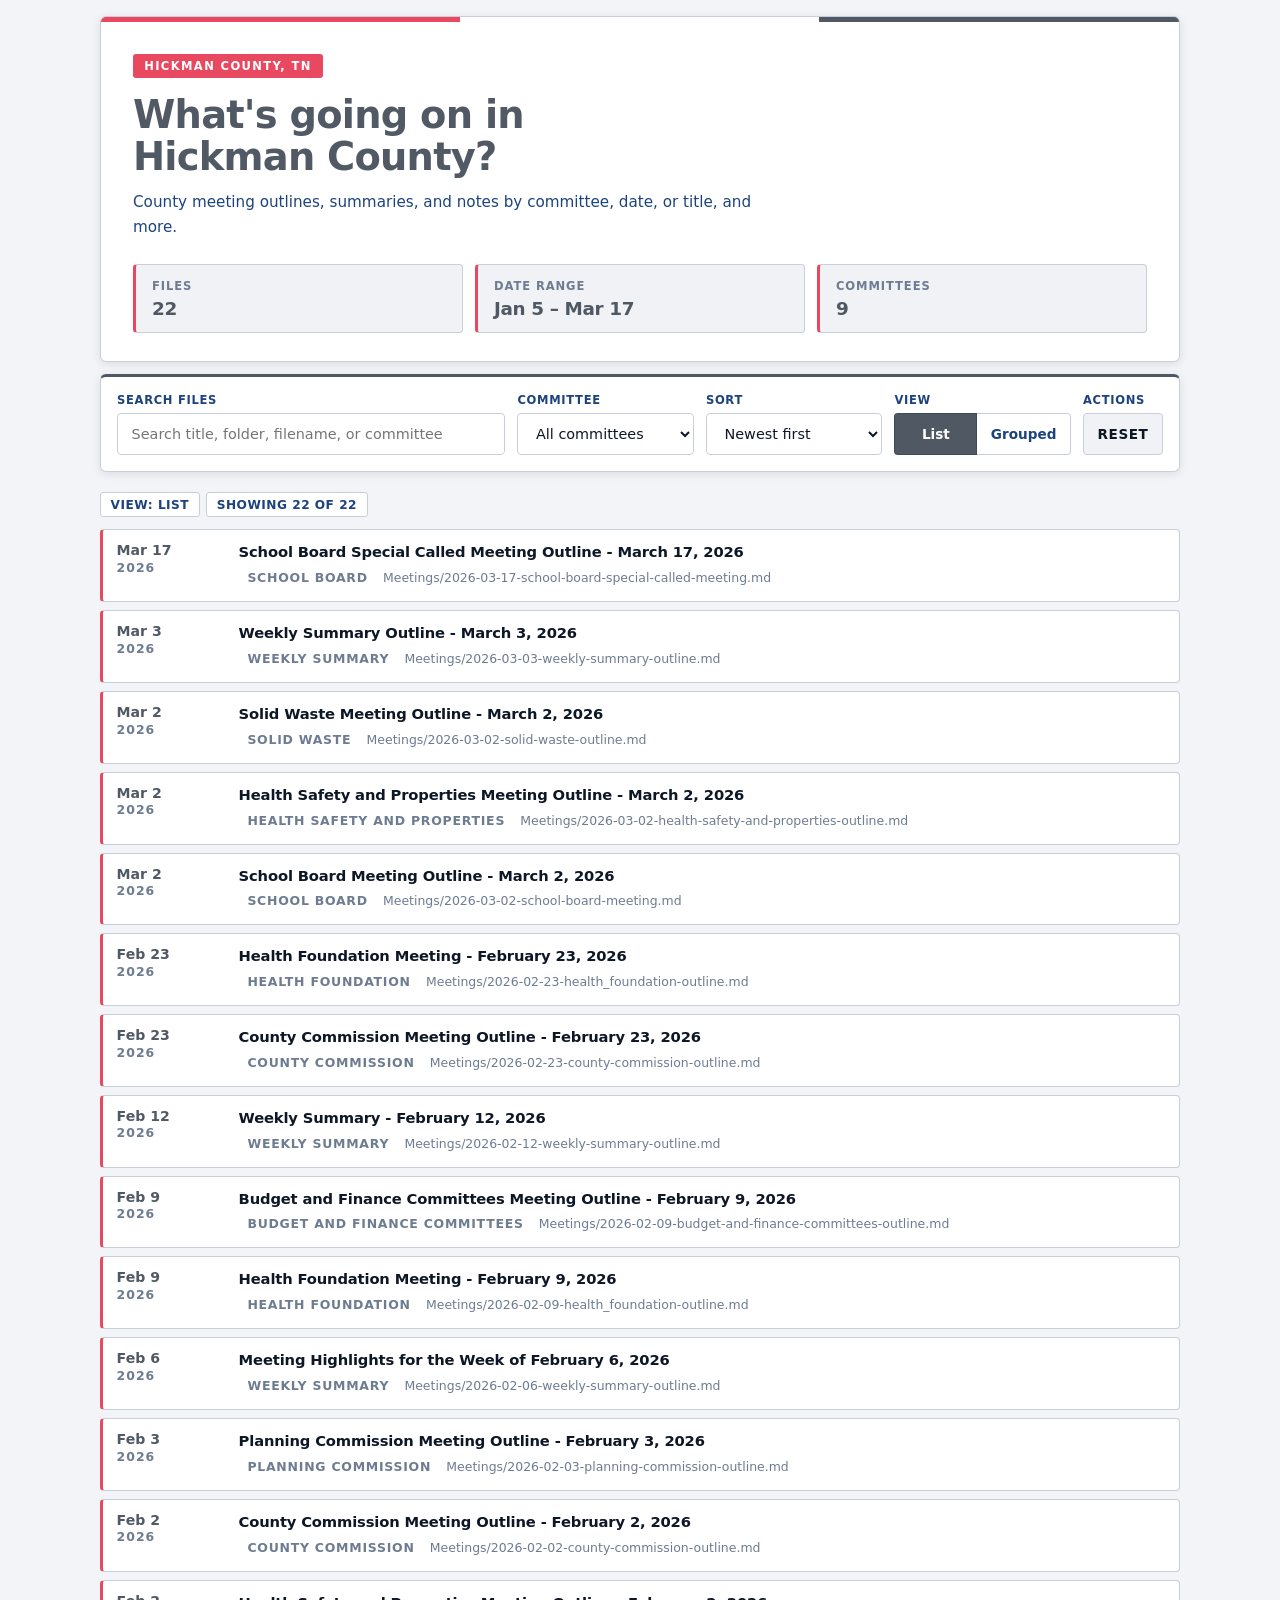
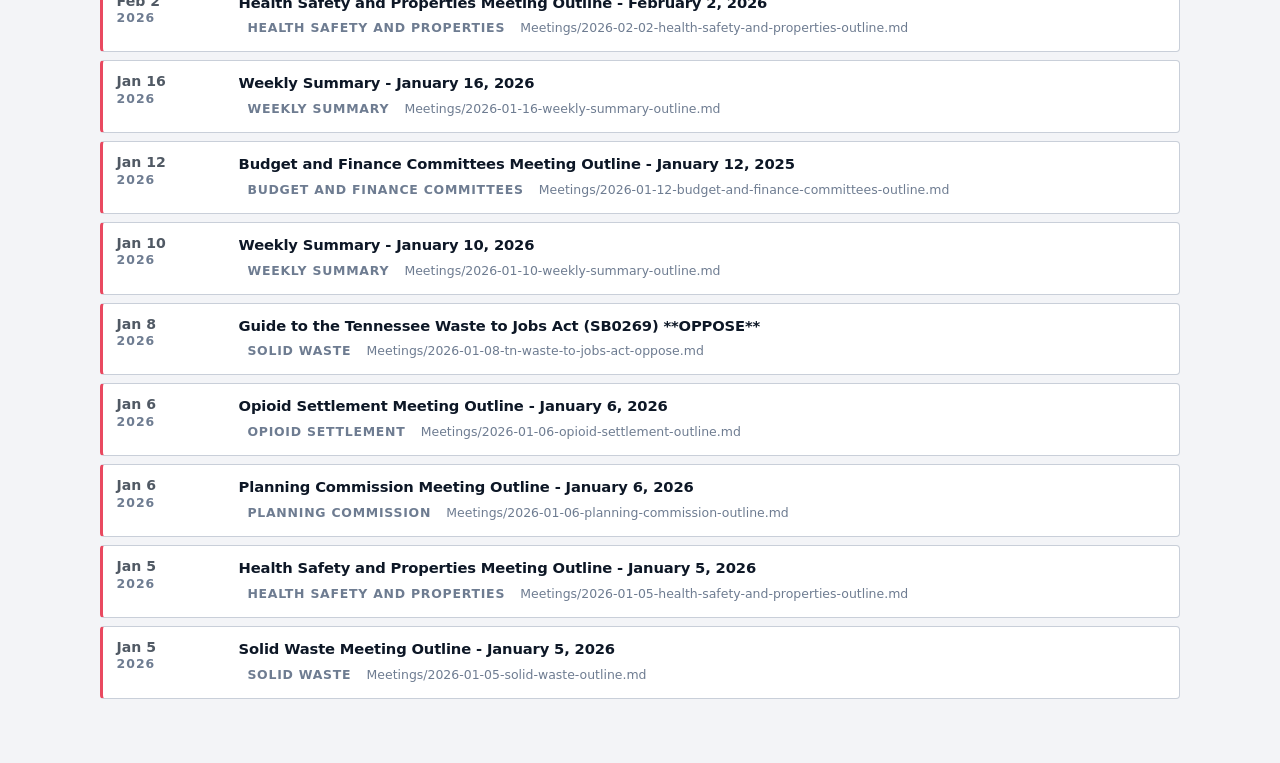
==== index.html @ d7c1d78c "Update index.html to hide the loading files text by default for improved user experience and cleaner" ====
<!DOCTYPE html>
<html lang="en">
<head>
  <meta charset="UTF-8">
  <meta name="viewport" content="width=device-width, initial-scale=1.0">
  <meta http-equiv="Cache-Control" content="no-cache, no-store, must-revalidate">
  <meta http-equiv="Pragma" content="no-cache">
  <meta http-equiv="Expires" content="0">
  <title>Hickman County, TN</title>
  <link rel="stylesheet" href="site.css">
</head>
<body>
  <main class="page">
    <section class="hero" aria-labelledby="page-title">
      <div class="eyebrow">Hickman County, TN</div>
      <h1 id="page-title">What's going on in Hickman County?</h1>
      <p>
        County meeting outlines, summaries, and notes by committee, date, or title, and more.
      </p>
      <div class="stats" id="stats" aria-live="polite">
        <div class="stat-card">
          <div class="stat-label">Files</div>
          <div class="stat-value">—</div>
        </div>
        <div class="stat-card">
          <div class="stat-label">Date range</div>
          <div class="stat-value">—</div>
        </div>
        <div class="stat-card">
          <div class="stat-label">Committees</div>
          <div class="stat-value">—</div>
        </div>
      </div>
    </section>

    <section class="controls" aria-label="Filters and sorting">
      <div class="controls-grid">
        <div class="field">
          <label for="search">Search files</label>
          <input class="input" id="search" type="search" placeholder="Search title, folder, filename, or committee">
        </div>

        <div class="field">
          <label for="committee-filter">Committee</label>
          <select class="select" id="committee-filter">
            <option value="all">All committees</option>
          </select>
        </div>

        <div class="field">
          <label for="sort-by">Sort</label>
          <select class="select" id="sort-by">
            <option value="date-desc">Newest first</option>
            <option value="date-asc">Oldest first</option>
            <option value="title-asc">Title A–Z</option>
            <option value="title-desc">Title Z–A</option>
          </select>
        </div>

        <div class="field">
          <div class="toggle-label">View</div>
          <div class="toggle-group" role="group" aria-label="View mode">
            <button class="toggle" id="view-list" type="button" aria-pressed="true">List</button>
            <button class="toggle" id="view-grouped" type="button" aria-pressed="false">Grouped</button>
          </div>
        </div>

        <div class="field">
          <span class="toggle-label">Actions</span>
          <button class="button" id="reset-controls" type="button">Reset</button>
        </div>
      </div>
    </section>

    <section aria-live="polite" aria-atomic="true">
      <div class="summary-bar">
        <div class="summary-text" id="results-summary" style="display:none">Loading files…</div>
        <div class="chip-row" id="active-filters"></div>
      </div>
      <div id="results-region">
        <div class="status-card">
          <h2>Loading archive</h2>
          <p>Please wait while the meeting files are loaded.</p>
        </div>
      </div>
      <p class="footer-note"></p>
    </section>
  </main>

  <script>
    const state = {
      items: [],
      query: '',
      committee: 'all',
      sort: 'date-desc',
      view: 'list'
    };

    const elements = {
      stats: document.getElementById('stats'),
      search: document.getElementById('search'),
      committee: document.getElementById('committee-filter'),
      sort: document.getElementById('sort-by'),
      viewList: document.getElementById('view-list'),
      viewGrouped: document.getElementById('view-grouped'),
      reset: document.getElementById('reset-controls'),
      summary: document.getElementById('results-summary'),
      activeFilters: document.getElementById('active-filters'),
      resultsRegion: document.getElementById('results-region')
    };

    const formatter = new Intl.DateTimeFormat('en-US', {
      month: 'short',
      day: 'numeric',
      year: 'numeric'
    });

    const shortMonthFormatter = new Intl.DateTimeFormat('en-US', {
      month: 'short',
      day: 'numeric'
    });

    function titleizeCategory(value) {
      return value.replace(/[_-]+/g, ' ').replace(/\b\w/g, (character) => character.toUpperCase());
    }

    /** Basename only; `filename` in files.json should not include directories. */
    function fileBasename(name) {
      if (!name) {
        return '';
      }
      const normalized = String(name).replace(/\\/g, '/');
      const segments = normalized.split('/');
      return segments.pop() || '';
    }

    /** Trim slashes from folder so we join a clean relative path. */
    function normalizeFolder(folder) {
      return String(folder || '')
        .replace(/\\/g, '/')
        .replace(/^\/+/g, '')
        .replace(/\/+$/g, '');
    }

    /** Relative path to the .md from site root: `folder` segments + basename(`filename`) only. */
    function fileMarkdownRelPath(item) {
      const base = fileBasename(item.filename);
      if (!base) {
        return '';
      }
      const folder = normalizeFolder(item.folder);
      const segments = [...folder.split('/').filter(Boolean), base];
      return segments.join('/');
    }

    /**
     * Opens viewer.html with ?file=… so markdown is rendered as HTML.
     * Only uses `folder` + basename(`filename`); committee is not part of the path.
     */
    function fileHref(item) {
      const rel = fileMarkdownRelPath(item);
      if (!rel) {
        return '';
      }
      return `viewer.html?file=${encodeURIComponent(rel)}`;
    }

    /** Display path: folder/filename for clarity in the list (same sources as fileHref). */
    function fileDisplayPath(item) {
      const folder = normalizeFolder(item.folder);
      const base = fileBasename(item.filename);
      if (folder && base) {
        return `${folder}/${base}`;
      }
      return base || folder || '';
    }

    function getCategoryKey(item) {
      if (item.committee) {
        return item.committee;
      }
      const base = fileBasename(item.filename);
      const dated = base.match(/^\d{4}-\d{2}-\d{2}-(.+)\.md$/i);
      if (!dated) {
        return 'General';
      }
      let slug = dated[1];
      if (slug.endsWith('-outline')) {
        slug = slug.slice(0, -'-outline'.length);
      }
      return slug;
    }

    function enrichItem(item) {
      const categoryKey = getCategoryKey(item);
      const categoryLabel = item.committee || titleizeCategory(categoryKey);
      return {
        ...item,
        categoryKey,
        categoryLabel,
        searchText: [item.title, item.filename, item.folder, item.committee, categoryKey]
          .filter(Boolean)
          .join(' ')
          .toLowerCase()
      };
    }

    function formatDate(value) {
      return formatter.format(new Date(`${value}T00:00:00`));
    }

    function formatShortDate(value) {
      return shortMonthFormatter.format(new Date(`${value}T00:00:00`));
    }

    function updateStats(items) {
      if (!items.length) {
        elements.stats.innerHTML = `
          <div class="stat-card"><div class="stat-label">Files</div><div class="stat-value">0</div></div>
          <div class="stat-card"><div class="stat-label">Date range</div><div class="stat-value">—</div></div>
          <div class="stat-card"><div class="stat-label">Committees</div><div class="stat-value">0</div></div>
        `;
        return;
      }

      const sortedDates = items.map((item) => item.date).sort();
      const committees = new Set(items.map((item) => item.categoryKey));

      elements.stats.innerHTML = `
        <div class="stat-card">
          <div class="stat-label">Files</div>
          <div class="stat-value">${items.length}</div>
        </div>
        <div class="stat-card">
          <div class="stat-label">Date range</div>
          <div class="stat-value">${formatShortDate(sortedDates[0])} – ${formatShortDate(sortedDates.at(-1))}</div>
        </div>
        <div class="stat-card">
          <div class="stat-label">Committees</div>
          <div class="stat-value">${committees.size}</div>
        </div>
      `;
    }

    function populateCommitteeOptions(items) {
      const committees = [...new Set(items.map((item) => item.categoryKey))].sort((left, right) =>
        left.localeCompare(right, undefined, { sensitivity: 'base' })
      );

      elements.committee.innerHTML = '<option value="all">All committees</option>' + committees
        .map((committee) => `<option value="${escapeHtml(committee)}">${escapeHtml(committee)}</option>`)
        .join('');
    }

    function getFilteredItems() {
      let filtered = [...state.items];

      if (state.query) {
        filtered = filtered.filter((item) => item.searchText.includes(state.query));
      }

      if (state.committee !== 'all') {
        filtered = filtered.filter((item) => item.categoryKey === state.committee);
      }

      filtered.sort((left, right) => {
        switch (state.sort) {
          case 'date-asc':
            return left.date.localeCompare(right.date);
          case 'title-asc':
            return left.title.localeCompare(right.title);
          case 'title-desc':
            return right.title.localeCompare(left.title);
          case 'date-desc':
          default:
            return right.date.localeCompare(left.date);
        }
      });

      return filtered;
    }

    function renderActiveFilters(filteredItems) {
      const chips = [];

      if (state.query) {
        chips.push(`<span class="chip">Search: “${escapeHtml(state.query)}”</span>`);
      }

      if (state.committee !== 'all') {
        chips.push(`<span class="chip">Committee: ${escapeHtml(state.committee)}</span>`);
      }

      chips.push(`<span class="chip">View: ${state.view === 'list' ? 'List' : 'Grouped'}</span>`);
      chips.push(`<span class="chip">Showing ${filteredItems.length} of ${state.items.length}</span>`);

      elements.activeFilters.innerHTML = chips.join('');
    }

    function renderSummary(filteredItems) {
      if (!state.items.length) {
        elements.summary.textContent = 'No files available.';
        return;
      }

      const base = `Showing ${filteredItems.length} of ${state.items.length} files`;
      if (!filteredItems.length) {
        elements.summary.textContent = `${base}. Try clearing or changing your filters.`;
        return;
      }

      const qualifier = state.committee !== 'all'
        ? ` in ${state.committee}`
        : '';

      elements.summary.textContent = `${base}${qualifier}. Sorted ${describeSort(state.sort)}.`;
    }

    function describeSort(sort) {
      switch (sort) {
        case 'date-asc':
          return 'by oldest first';
        case 'title-asc':
          return 'alphabetically A–Z';
        case 'title-desc':
          return 'alphabetically Z–A';
        case 'date-desc':
        default:
          return 'by newest first';
      }
    }

    function renderList(items) {
      if (!items.length) {
        return `
          <div class="empty-state">
            <h2>No files match the current filters</h2>
            <p>Try a different search term, switch committees, or reset the controls to see the full archive.</p>
          </div>
        `;
      }

      return `
        <div class="results">
          ${items.map((item) => `
            <article class="result-item">
              <a class="group-link" href="${fileHref(item)}" aria-label="Open ${escapeHtml(item.title)}">
                <div class="result-date-wrap">
                  <div class="result-date">
                    ${formatShortDate(item.date)}
                    <span class="result-year">${item.date.slice(0, 4)}</span>
                  </div>
                </div>
                <div>
                  <h2 class="result-title">${escapeHtml(item.title)}</h2>
                  <div class="result-meta">
                    <span class="badge">${escapeHtml(item.categoryLabel)}</span>
                    <span class="meta-text">${escapeHtml(fileDisplayPath(item))}</span>
                  </div>
                </div>
              </a>
            </article>
          `).join('')}
        </div>
      `;
    }

    function renderGrouped(items) {
      if (!items.length) {
        return `
          <div class="empty-state">
            <h2>No groups to show</h2>
            <p>Adjust your search or filter settings to bring matching committees back into view.</p>
          </div>
        `;
      }

      const groups = items.reduce((accumulator, item) => {
        accumulator[item.categoryLabel] ??= [];
        accumulator[item.categoryLabel].push(item);
        return accumulator;
      }, {});

      const orderedGroups = Object.entries(groups).sort(([left], [right]) => left.localeCompare(right));

      return `
        <div class="grouped-results">
          ${orderedGroups.map(([groupName, groupItems]) => `
            <section class="group-card">
              <div class="group-header">
                <h2 class="group-title">${escapeHtml(groupName)}</h2>
                <div class="group-count">${groupItems.length} file${groupItems.length === 1 ? '' : 's'}</div>
              </div>
              <ul>
                ${groupItems.map((item) => `
                  <li>
                    <a class="group-link" href="${fileHref(item)}">
                      <div class="result-date">
                        ${formatShortDate(item.date)}
                        <span class="result-year">${item.date.slice(0, 4)}</span>
                      </div>
                      <div>
                        <strong>${escapeHtml(item.title)}</strong>
                        <span>${escapeHtml(fileDisplayPath(item))}</span>
                      </div>
                    </a>
                  </li>
                `).join('')}
              </ul>
            </section>
          `).join('')}
        </div>
      `;
    }

    function renderResults() {
      const filteredItems = getFilteredItems();
      renderSummary(filteredItems);
      renderActiveFilters(filteredItems);
      elements.resultsRegion.innerHTML = state.view === 'list'
        ? renderList(filteredItems)
        : renderGrouped(filteredItems);
    }

    function escapeHtml(value) {
      return String(value)
        .replaceAll('&', '&amp;')
        .replaceAll('<', '&lt;')
        .replaceAll('>', '&gt;')
        .replaceAll('"', '&quot;')
        .replaceAll("'", '&#39;');
    }

    function bindEvents() {
      elements.search.addEventListener('input', (event) => {
        state.query = event.target.value.trim().toLowerCase();
        renderResults();
      });

      elements.committee.addEventListener('change', (event) => {
        state.committee = event.target.value;
        renderResults();
      });

      elements.sort.addEventListener('change', (event) => {
        state.sort = event.target.value;
        renderResults();
      });

      elements.viewList.addEventListener('click', () => {
        state.view = 'list';
        syncViewButtons();
        renderResults();
      });

      elements.viewGrouped.addEventListener('click', () => {
        state.view = 'grouped';
        syncViewButtons();
        renderResults();
      });

      elements.reset.addEventListener('click', () => {
        state.query = '';
        state.committee = 'all';
        state.sort = 'date-desc';
        state.view = 'list';

        elements.search.value = '';
        elements.committee.value = 'all';
        elements.sort.value = 'date-desc';

        syncViewButtons();
        renderResults();
      });
    }

    function syncViewButtons() {
      elements.viewList.setAttribute('aria-pressed', String(state.view === 'list'));
      elements.viewGrouped.setAttribute('aria-pressed', String(state.view === 'grouped'));
    }

    async function loadArchive() {
      try {
        const response = await fetch('files.json', { cache: 'no-store' });
        if (!response.ok) {
          throw new Error(`Request failed with ${response.status}`);
        }

        const data = await response.json();
        state.items = data.map(enrichItem);
        updateStats(state.items);
        populateCommitteeOptions(state.items);
        bindEvents();
        renderResults();
      } catch (error) {
        elements.summary.textContent = 'Unable to load files.';
        elements.resultsRegion.innerHTML = `
          <div class="status-card">
            <h2>Archive unavailable</h2>
            <p>The page could not load <code>files.json</code>. Please confirm the file exists and that you are serving this directory over HTTP.</p>
          </div>
        `;
      }
    }

    loadArchive();
  </script>
</body>
</html>
---- site.css ----
:root {
  /* Shared primitives used by all palettes */
  --white: #ffffff;
  --white-rgb: 255 255 255;
  --transparent: transparent;

  /* Glass/overlay whites */
  --glass-96: rgb(var(--white-rgb) / 0.96);
  --glass-50: rgb(var(--white-rgb) / 0.5);
  --glass-30: rgb(var(--white-rgb) / 0.3);
  --glass-20: rgb(var(--white-rgb) / 0.2);
  --glass-10: rgb(var(--white-rgb) / 0.1);

  /* Status colors */
  --badge-text: hsl(116.31deg 93% 27% / 12%);

  /* Layout tokens */
  --radius-lg: 6px;
  --radius-md: 4px;
  --radius-sm: 3px;
  --max-width: 1080px;

  /* Derived tokens (depend on per-theme --shadow-rgb) */
  --shadow: 0 2px 8px rgb(var(--shadow-rgb) / 0.10);
}

/* =============================
   Theme palettes (edit to try)
   Uncomment ONE block below.
   ============================= */

/* --- Default (current) --- */
:root {
  --bg: hsl(216 20% 96%);
  --bg-rgb: 240 243 248;
  --surface: var(--white);
  --surface-muted: hsl(216 18% 95%);
  --text: hsl(216 50% 10%);
  --text-soft: hsl(216, 63%, 30%);
  --text-faint: hsl(216 14% 50%);
  --border: hsl(216 18% 82%);
  --border-rgb: 196 205 218;
  --border-hover: hsl(216 24% 68%);
  --border-dashed: hsl(216 16% 76%);
  --primary: hsl(242.03deg 13.67% 43.09% / 91%);
  --primary-light: hsla(240, 6%, 68%, 0.91);
  --primary-rgb: 0 40 82;
  --accent: hsl(242.03deg 13.67% 43.09% / 91%);
  --accent-soft: hsl(216 50% 94%);
  --accent-rgb: 0 40 82;
  --patriot-red: hsl(351.14deg 78.54% 55.97% / 91%);
  --eyebrow-bg: hsl(351.14deg 78.54% 55.97% / 91%);
  --primary: hsla(215, 15%, 29%, 0.91);
  --primary-light: hsla(215, 15%, 60%, 0.91);
  --primary-rgb: 21 35 62;
  --patriot-red-rgb: 191 10 48;
  --red-soft: hsl(349 60% 95%);
  --shadow-rgb: 10 24 50;
  --error: hsl(2 65% 38%);
  --error-rgb: 160 34 34;
}

/* --- Ocean (alt) --- */
/* :root {
  --bg: hsl(216 20% 96%);
  --bg-rgb: 240 243 248;
  --surface: var(--white);
  --surface-muted: hsl(200 35% 95%);
  --text: hsl(214 35% 12%);
  --text-soft: hsl(206 30% 30%);
  --text-faint: hsl(216 14% 50%);
  --border: hsl(200 20% 84%);
  --border-rgb: 176 198 215;
  --border-hover: hsl(202 25% 68%);
  --border-dashed: hsl(201 22% 76%);

  --primary: hsl(198 50% 34% / 0.92);
  --primary-light: hsla(198, 45%, 60%, 0.91);
  --primary-rgb: 43 104 130;
  --accent: hsl(198 50% 34% / 0.92);
  --accent-soft: hsl(190 50% 94%);
  --accent-rgb: 43 104 130;

  --patriot-red: hsl(8 78% 46% / 0.91);
  --patriot-red-rgb: 209 50 26;
  --red-soft: hsl(8 85% 94%);

  --shadow-rgb: 20 62 82;
  --error: hsl(2 65% 38%);
  --error-rgb: 160 34 34;
} */

/* --- Sunset (alt) --- */
/* :root {
  --bg: hsl(216 20% 96%);
  --bg-rgb: 240 243 248;
  --surface: var(--white);
  --surface-muted: hsl(265 25% 95%);
  --text: hsl(230 30% 12%);
  --text-soft: hsl(250 25% 30%);
  --text-faint: hsl(216 14% 50%);
  --border: hsl(252 20% 84%);
  --border-rgb: 196 186 220;
  --border-hover: hsl(258 26% 68%);
  --border-dashed: hsl(255 20% 76%);

  --primary: hsl(265 28% 36% / 91%);
  --primary-light: hsla(265, 30%, 62%, 0.91);
  --primary-rgb: 88 66 118;
  --accent: hsl(265 28% 36% / 91%);
  --accent-soft: hsl(260 45% 94%);
  --accent-rgb: 88 66 118;

  --patriot-red: hsl(355 70% 45% / 0.91);
  --patriot-red-rgb: 195 34 48;
  --red-soft: hsl(355 80% 95%);

  --shadow-rgb: 60 35 80;
  --error: hsl(2 65% 38%);
  --error-rgb: 160 34 34;
} */

    * {
      box-sizing: border-box;
    }

    html {
      color-scheme: light;
    }

    body {
      margin: 0;
      font-family: Inter, ui-sans-serif, system-ui, -apple-system, BlinkMacSystemFont, "Segoe UI", sans-serif;
      background: var(--bg);
      color: var(--text);
      min-height: 100vh;
    }

    a {
      color: inherit;
      text-decoration: none;
    }

    button,
    input,
    select {
      font: inherit;
    }

    .page {
      width: min(calc(100% - 2rem), var(--max-width));
      margin: 0 auto;
      padding: 0 0 3rem;
    }

    /* ─── Top banner bar ─── */
    .hero {
      position: relative;
      padding: 2rem 2rem 1.75rem;
      padding-top: calc(2rem + 5px);
      background: var(--surface);
      border: 1px solid var(--border);
      border-radius: var(--radius-lg);
      box-shadow: var(--shadow);
      overflow: hidden;
      margin-top: 1rem;
    }

    .hero::before {
      content: "";
      position: absolute;
      top: 0;
      left: 0;
      right: 0;
      height: 5px;
      background: linear-gradient(
        90deg,
        var(--patriot-red) 0%,
        var(--patriot-red) 33.3%,
        var(--white) 33.3%,
        var(--white) 66.6%,
        var(--primary) 66.6%,
        var(--primary) 100%
      );
    }

    .eyebrow {
      display: inline-flex;
      align-items: center;
      gap: 0.5rem;
      padding: 0.3rem 0.7rem;
      border-radius: var(--radius-sm);
      background: var(--eyebrow-bg);
  color: var(--white);
      font-size: 0.72rem;
      font-weight: 800;
      letter-spacing: 0.12em;
      text-transform: uppercase;
      margin-bottom: 1rem;
      border: none;
      box-shadow: none;
    }

    .hero h1 {
      margin: 0;
      font-size: clamp(1.75rem, 3vw, 2.75rem);
      line-height: 1.1;
      letter-spacing: -0.02em;
      font-weight: 900;
      color: var(--primary);
      max-width: 16ch;
    }

    .hero p {
      margin: 0.75rem 0 0;
      max-width: 65ch;
      color: var(--text-soft);
      font-size: 0.95rem;
      line-height: 1.65;
    }

    .stats {
      display: grid;
      grid-template-columns: repeat(3, minmax(0, 1fr));
      gap: 0.75rem;
      margin-top: 1.5rem;
    }

    .stat-card {
      background: var(--surface-muted);
      border: 1px solid var(--border);
      border-left: 3px solid var(--patriot-red);
      border-radius: var(--radius-md);
      padding: 0.85rem 1rem;
    }

    .stat-label {
      color: var(--text-faint);
      font-size: 0.72rem;
      font-weight: 700;
      text-transform: uppercase;
      letter-spacing: 0.08em;
      margin-bottom: 0.3rem;
    }

    .stat-value {
      font-size: 1.15rem;
      font-weight: 800;
      letter-spacing: -0.02em;
      color: var(--primary);
    }

    /* ─── Controls bar ─── */
    .controls {
      position: sticky;
      top: 0;
      z-index: 5;
      margin-top: 0.75rem;
  background: var(--glass-96);
      backdrop-filter: blur(8px);
      border: 1px solid var(--border);
      border-top: 3px solid var(--primary);
      border-radius: var(--radius-lg);
      padding: 1rem;
      box-shadow: var(--shadow);
    }

    .controls-grid {
      display: grid;
      grid-template-columns: minmax(0, 2.2fr) repeat(3, minmax(150px, 1fr)) auto;
      gap: 0.75rem;
      align-items: end;
    }

    .field {
      display: flex;
      flex-direction: column;
      gap: 0.35rem;
    }

    .field label,
    .toggle-label {
      font-size: 0.72rem;
      color: var(--text-soft);
      font-weight: 700;
      text-transform: uppercase;
      letter-spacing: 0.06em;
    }

    .input,
    .select,
    .button {
      width: 100%;
      min-height: 42px;
      border-radius: var(--radius-md);
      border: 1px solid var(--border);
      background: var(--surface);
      color: var(--text);
      padding: 0.65rem 0.85rem;
      font-size: 0.9rem;
      transition: border-color 120ms ease, box-shadow 120ms ease;
    }

    .input:focus,
    .select:focus,
    .button:focus,
    .toggle:focus-visible {
      outline: none;
      border-color: var(--primary);
      box-shadow: 0 0 0 3px rgb(var(--primary-rgb) / 0.15);
    }

    .toggle-group {
      display: flex;
      gap: 0;
    }

    .toggle {
      min-height: 42px;
      padding: 0.65rem 0.85rem;
      border-radius: 0;
      border: 1px solid var(--border);
      background: var(--surface);
      color: var(--text-soft);
      font-size: 0.85rem;
      font-weight: 700;
      cursor: pointer;
      flex: 1;
      transition: border-color 120ms ease, background 120ms ease, color 120ms ease;
    }

    .toggle:first-child {
      border-radius: var(--radius-md) 0 0 var(--radius-md);
    }

    .toggle:last-child {
      border-radius: 0 var(--radius-md) var(--radius-md) 0;
      border-left: 0;
    }

    .toggle[aria-pressed="true"] {
      background: var(--primary);
      border-color: var(--primary);
  color: var(--white);
    }

    .button {
      display: inline-flex;
      align-items: center;
      justify-content: center;
      gap: 0.4rem;
      cursor: pointer;
      font-weight: 700;
      font-size: 0.85rem;
      background: var(--surface-muted);
      text-transform: uppercase;
      letter-spacing: 0.04em;
    }

    .button:hover {
      border-color: var(--patriot-red);
      color: var(--patriot-red);
    }

    .toggle:not([aria-pressed="true"]):hover {
      border-color: var(--border-hover);
      background: var(--surface-muted);
    }

    .result-item:hover,
    .group-card li:hover {
      border-color: var(--border-hover);
    }

    /* ─── Summary & chips ─── */
    .summary-bar {
      display: flex;
      flex-wrap: wrap;
      justify-content: space-between;
      gap: 0.75rem;
      align-items: center;
      margin-top: 1.25rem;
      margin-bottom: 0.75rem;
    }

    .summary-text {
      color: var(--text-soft);
      font-size: 0.88rem;
    }

    .chip-row {
      display: flex;
      flex-wrap: wrap;
      gap: 0.4rem;
    }

    .chip {
      display: inline-flex;
      align-items: center;
      gap: 0.25rem;
      padding: 0.3rem 0.6rem;
      border-radius: var(--radius-sm);
      background: var(--surface);
      border: 1px solid var(--border);
      color: var(--text-soft);
      font-size: 0.76rem;
      font-weight: 700;
      text-transform: uppercase;
      letter-spacing: 0.04em;
    }

    /* ─── List results ─── */
    .results {
      display: grid;
      gap: 0.5rem;
    }

    .result-item {
      border: 1px solid var(--border);
      border-left: 3px solid var(--patriot-red);
      border-radius: var(--radius-md);
      background: var(--surface);
      transition: border-color 120ms ease, box-shadow 120ms ease;
      padding: 0;
    }

    .result-item:hover {
      box-shadow: 0 2px 8px rgb(var(--primary-rgb) / 0.08);
    }

    .result-date {
      font-weight: 800;
      color: var(--primary);
      font-size: 0.88rem;
    }

    .result-year {
      display: block;
      margin-top: 0.1rem;
      font-size: 0.7rem;
      color: var(--text-faint);
      font-weight: 700;
      text-transform: uppercase;
      letter-spacing: 0.08em;
    }

    .result-title {
      margin: 0;
      font-size: 0.95rem;
      font-weight: 700;
      line-height: 1.4;
      letter-spacing: -0.01em;
    }

    .group-link .result-title {
      font-size: 0.92rem;
      font-weight: 700;
      margin: 0 0 0.2rem;
    }

    .group-link .result-meta {
      margin-top: 0;
    }

    .result-meta {
      display: flex;
      flex-wrap: wrap;
      gap: 0.4rem;
      margin-top: 0.5rem;
      align-items: center;
    }

    .badge {
      display: inline-flex;
      align-items: center;
      padding: 0.25rem 0.55rem;
      border-radius: var(--radius-sm);
  color: var(--badge-text);
      font-size: 0.68rem;
      font-weight: 800;
      letter-spacing: 0.06em;
      text-transform: uppercase;
      border: none;
    }

    .meta-text {
      color: var(--text-faint);
      font-size: 0.78rem;
      word-break: break-word;
    }

    /* ─── Grouped results ─── */
    .grouped-results {
      display: grid;
      gap: 0.75rem;
    }

    .group-card {
      background: var(--surface);
      border: 1px solid var(--border);
      border-radius: var(--radius-lg);
      box-shadow: var(--shadow);
      padding: 1rem;
    }

    .group-header {
      display: flex;
      justify-content: space-between;
      align-items: baseline;
      gap: 1rem;
      margin-bottom: 0.75rem;
      padding-bottom: 0.6rem;
      border-bottom: 2px solid var(--patriot-red);
    }

    .group-title {
      margin: 0;
      font-size: 0.88rem;
      font-weight: 800;
      text-transform: uppercase;
      letter-spacing: 0.06em;
      color: var(--primary);
    }

    .group-count {
      color: var(--text-faint);
      font-size: 0.76rem;
      font-weight: 700;
    }

    .group-card ul {
      list-style: none;
      margin: 0;
      padding: 0;
      display: grid;
      gap: 0.5rem;
    }

    .group-card li {
      border: 1px solid var(--border);
      border-left: 3px solid var(--primary);
      border-radius: var(--radius-md);
      background: var(--surface);
      transition: border-color 120ms ease, box-shadow 120ms ease;
    }

    .group-card li:hover {
      box-shadow: 0 2px 8px rgb(var(--primary-rgb) / 0.08);
    }

    .group-link {
      display: grid;
      grid-template-columns: minmax(88px, 110px) minmax(0, 1fr);
      gap: 0.75rem;
      align-items: start;
      padding: 0.75rem 0.85rem;
    }

    .group-link:focus-visible {
      outline: 2px solid var(--primary);
      outline-offset: 2px;
      border-radius: var(--radius-md);
    }

    .group-link strong {
      display: block;
      line-height: 1.4;
      margin-bottom: 0.2rem;
    }

    .group-link span {
      color: var(--text-faint);
      font-size: 0.78rem;
      word-break: break-word;
    }

    /* ─── Empty / status states ─── */
    .empty-state,
    .status-card {
      padding: 2rem;
      background: var(--surface);
      border: 1px dashed var(--border-dashed);
      border-left: 4px solid var(--primary);
      border-radius: var(--radius-md);
      text-align: center;
      color: var(--text-soft);
    }

    .empty-state h2,
    .status-card h2 {
      margin-top: 0;
      margin-bottom: 0.5rem;
      color: var(--primary);
      font-size: 1.05rem;
      font-weight: 800;
      text-transform: uppercase;
      letter-spacing: 0.04em;
    }

    .footer-note {
      margin-top: 1rem;
      color: var(--text-faint);
      font-size: 0.78rem;
      text-align: center;
    }

    .visually-hidden {
      position: absolute;
      width: 1px;
      height: 1px;
      padding: 0;
      margin: -1px;
      overflow: hidden;
      clip: rect(0, 0, 0, 0);
      white-space: nowrap;
      border: 0;
    }

    @media (max-width: 980px) {
      .controls-grid {
        grid-template-columns: repeat(2, minmax(0, 1fr));
      }
    }

    @media (max-width: 700px) {
      .page {
        width: min(calc(100% - 1rem), var(--max-width));
        padding-top: 0.5rem;
      }

      .hero {
        padding: 1.25rem;
        padding-top: calc(1.25rem + 5px);
      }

      .stats,
      .controls-grid {
        grid-template-columns: 1fr;
      }

      .summary-bar,
      .group-header {
        flex-direction: column;
        align-items: flex-start;
      }

      .group-link {
        grid-template-columns: 1fr;
      }
    }

/* ─── Document viewer (viewer.html) ─── */
.viewer-page {
  padding-bottom: 3rem;
}

.viewer-card {
  background: var(--surface);
  border: 1px solid var(--border);
  border-radius: var(--radius-lg);
  box-shadow: var(--shadow);
  overflow: hidden;
  margin-top: 1rem;
}

.viewer-header {
  display: flex;
  align-items: center;
  gap: 0.85rem;
  flex-wrap: wrap;
  padding: 1rem 1.5rem;
  border-bottom: 1px solid var(--border);
  background: var(--primary);
  color: var(--white);
}

.viewer-title {
  margin: 0;
  font-size: clamp(0.88rem, 2.5vw, 1.1rem);
  font-weight: 800;
  letter-spacing: 0.04em;
  text-transform: uppercase;
  color: var(--white);
}

.viewer-header .back-link {
  display: inline-flex;
  align-items: center;
  gap: 0.35rem;
  padding: 0.4rem 0.75rem;
  border-radius: var(--radius-sm);
  border: 1px solid var(--glass-30);
  background: var(--glass-10);
  color: var(--white);
  font-size: 0.78rem;
  font-weight: 700;
  text-decoration: none;
  text-transform: uppercase;
  letter-spacing: 0.06em;
  transition: background 120ms ease;
}

.viewer-header .back-link::before {
  content: "\2190";
}

.viewer-header .back-link:hover,
.viewer-header .back-link:focus-visible {
  outline: none;
  background: var(--glass-20);
  border-color: var(--glass-50);
}

.viewer-card .loading {
  text-align: center;
  padding: 2.5rem;
  color: var(--text-faint);
  font-size: 0.9rem;
}

.viewer-card .error {
  color: var(--error);
  padding: 1.1rem 1.25rem;
  margin: 1rem 1.5rem 1.5rem;
  background: rgb(var(--error-rgb) / 0.08);
  border: 1px solid rgb(var(--error-rgb) / 0.25);
  border-left: 4px solid var(--error);
  border-radius: var(--radius-md);
}

.viewer-card #content {
  line-height: 1.75;
  padding: 1.5rem 1.5rem 2rem;
  font-size: 0.95rem;
}

.viewer-card #content h1 {
  margin-top: 0;
  margin-bottom: 1rem;
  font-size: 1.35rem;
  font-weight: 800;
  color: var(--primary);
  border-bottom: 2px solid var(--patriot-red);
  padding-bottom: 0.5rem;
  letter-spacing: -0.01em;
}

.viewer-card #content h2 {
  margin-top: 1.5rem;
  margin-bottom: 0.75rem;
  font-size: 1.15rem;
  font-weight: 800;
  color: var(--primary);
  letter-spacing: -0.01em;
}

.viewer-card #content h3 {
  margin-top: 1.25rem;
  margin-bottom: 0.6rem;
  font-size: 1rem;
  font-weight: 700;
}

.viewer-card #content h4,
.viewer-card #content h5,
.viewer-card #content h6 {
  margin-top: 1rem;
  margin-bottom: 0.45rem;
}

.viewer-card #content p {
  margin-bottom: 1rem;
}

.viewer-card #content ul,
.viewer-card #content ol {
  margin-bottom: 1rem;
  padding-left: 1.5rem;
}

.viewer-card #content li {
  margin-bottom: 0.45rem;
}

.viewer-card #content blockquote {
  border-left: 3px solid var(--patriot-red);
  padding: 0.75rem 1rem;
  margin: 1rem 0;
  color: var(--text-soft);
  background: var(--surface-muted);
  border-radius: var(--radius-md);
}

.viewer-card #content blockquote p:last-child {
  margin-bottom: 0;
}

.viewer-card #content a {
  color: var(--primary-light);
  text-decoration: underline;
  text-underline-offset: 2px;
  font-weight: 600;
}

.viewer-card #content a:hover {
  color: var(--patriot-red);
}

.viewer-card #content code {
  background: var(--surface-muted);
  padding: 0.1rem 0.35rem;
  border-radius: 3px;
  font-family: ui-monospace, "Cascadia Code", "Segoe UI Mono", monospace;
  font-size: 0.86em;
  border: 1px solid var(--border);
}

.viewer-card #content pre {
  background: var(--surface-muted);
  padding: 1rem;
  border-radius: var(--radius-md);
  overflow-x: auto;
  margin-bottom: 1rem;
  border: 1px solid var(--border);
}

.viewer-card #content pre code {
  background: var(--transparent);
  padding: 0;
  border: 0;
}

.viewer-card #content strong {
  color: var(--text);
  font-weight: 700;
}

.viewer-card #content table {
  width: 100%;
  border-collapse: collapse;
  margin-bottom: 1.25rem;
  font-size: 0.88rem;
  border: 1px solid var(--border);
  overflow: hidden;
}

.viewer-card #content th,
.viewer-card #content td {
  border: 1px solid var(--border);
  padding: 0.55rem 0.75rem;
  text-align: left;
}

.viewer-card #content th {
  background: var(--primary);
  color: var(--white);
  font-weight: 700;
  font-size: 0.78rem;
  text-transform: uppercase;
  letter-spacing: 0.04em;
}

@media (max-width: 700px) {
  .viewer-card #content {
    padding: 1.15rem 1rem 1.5rem;
  }

  .viewer-header {
    flex-direction: column;
    align-items: flex-start;
  }
}
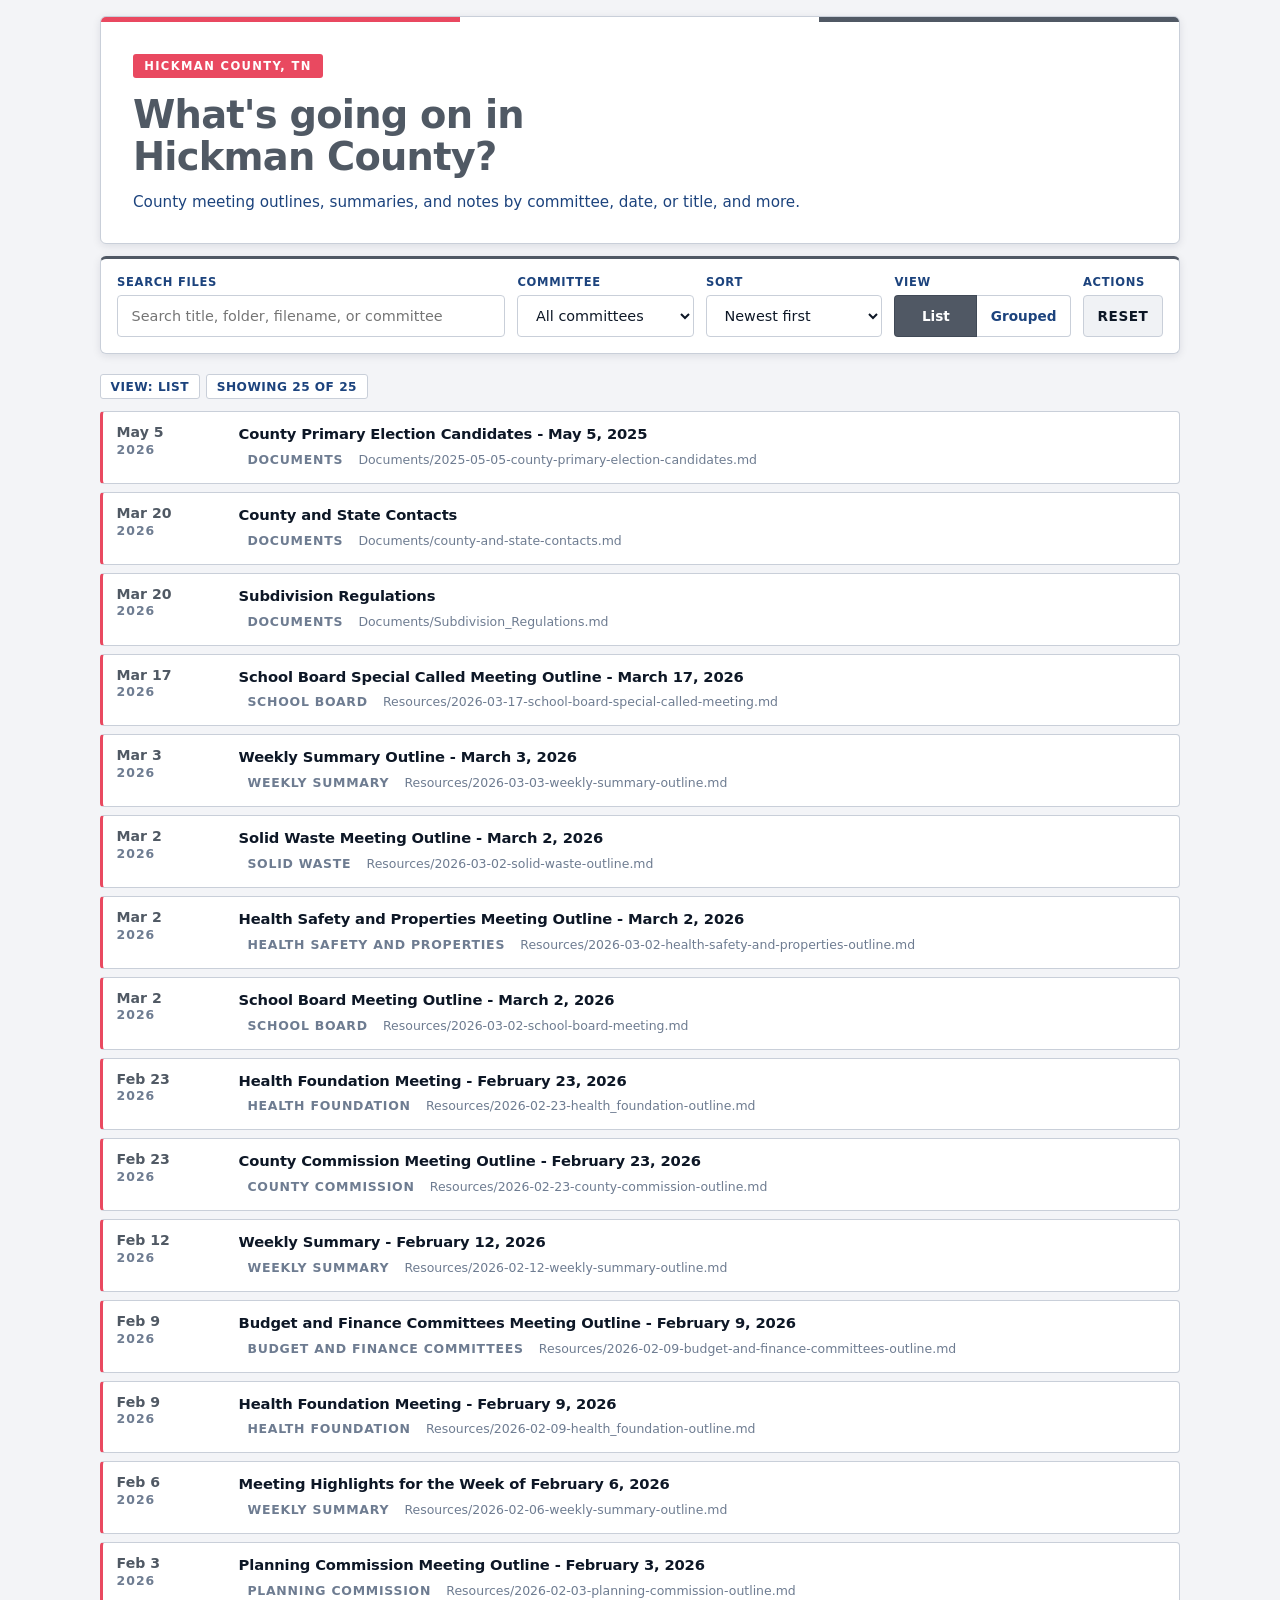
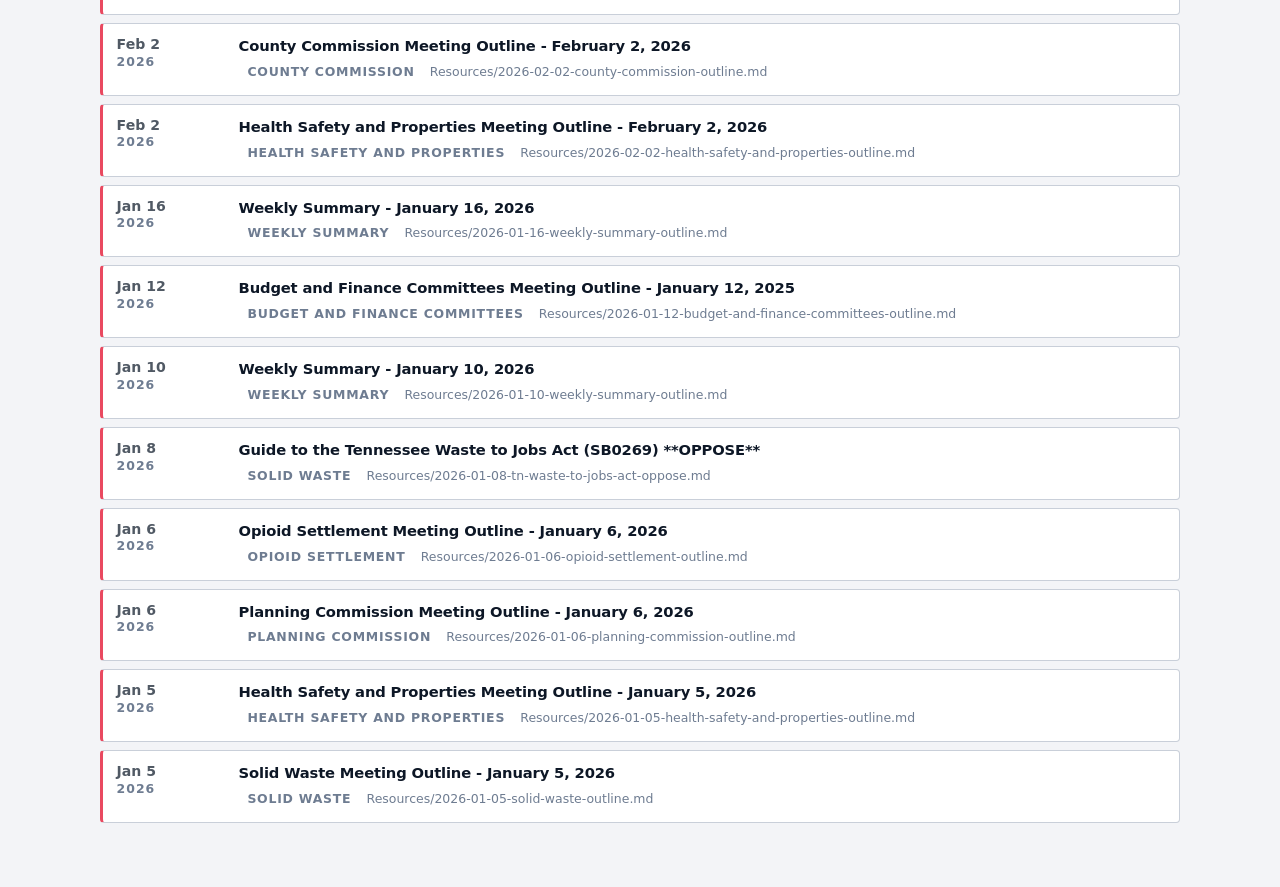
==== commit f18ebad2: "Remove statistics section from index.html and associated CSS styles to streamline the interface and " ====
--- a/index.html
+++ b/index.html
@@ -17,20 +17,6 @@
       <p>
         County meeting outlines, summaries, and notes by committee, date, or title, and more.
       </p>
-      <div class="stats" id="stats" aria-live="polite">
-        <div class="stat-card">
-          <div class="stat-label">Files</div>
-          <div class="stat-value">—</div>
-        </div>
-        <div class="stat-card">
-          <div class="stat-label">Date range</div>
-          <div class="stat-value">—</div>
-        </div>
-        <div class="stat-card">
-          <div class="stat-label">Committees</div>
-          <div class="stat-value">—</div>
-        </div>
-      </div>
     </section>
 
     <section class="controls" aria-label="Filters and sorting">
@@ -97,7 +83,6 @@
     };
 
     const elements = {
-      stats: document.getElementById('stats'),
       search: document.getElementById('search'),
       committee: document.getElementById('committee-filter'),
       sort: document.getElementById('sort-by'),
@@ -211,35 +196,6 @@
 
     function formatShortDate(value) {
       return shortMonthFormatter.format(new Date(`${value}T00:00:00`));
-    }
-
-    function updateStats(items) {
-      if (!items.length) {
-        elements.stats.innerHTML = `
-          <div class="stat-card"><div class="stat-label">Files</div><div class="stat-value">0</div></div>
-          <div class="stat-card"><div class="stat-label">Date range</div><div class="stat-value">—</div></div>
-          <div class="stat-card"><div class="stat-label">Committees</div><div class="stat-value">0</div></div>
-        `;
-        return;
-      }
-
-      const sortedDates = items.map((item) => item.date).sort();
-      const committees = new Set(items.map((item) => item.categoryKey));
-
-      elements.stats.innerHTML = `
-        <div class="stat-card">
-          <div class="stat-label">Files</div>
-          <div class="stat-value">${items.length}</div>
-        </div>
-        <div class="stat-card">
-          <div class="stat-label">Date range</div>
-          <div class="stat-value">${formatShortDate(sortedDates[0])} – ${formatShortDate(sortedDates.at(-1))}</div>
-        </div>
-        <div class="stat-card">
-          <div class="stat-label">Committees</div>
-          <div class="stat-value">${committees.size}</div>
-        </div>
-      `;
     }
 
     function populateCommitteeOptions(items) {
@@ -488,7 +444,6 @@
 
         const data = await response.json();
         state.items = data.map(enrichItem);
-        updateStats(state.items);
         populateCommitteeOptions(state.items);
         bindEvents();
         renderResults();
--- a/site.css
+++ b/site.css
@@ -213,41 +213,10 @@
 
     .hero p {
       margin: 0.75rem 0 0;
-      max-width: 65ch;
+      max-width: 120ch;
       color: var(--text-soft);
       font-size: 0.95rem;
       line-height: 1.65;
-    }
-
-    .stats {
-      display: grid;
-      grid-template-columns: repeat(3, minmax(0, 1fr));
-      gap: 0.75rem;
-      margin-top: 1.5rem;
-    }
-
-    .stat-card {
-      background: var(--surface-muted);
-      border: 1px solid var(--border);
-      border-left: 3px solid var(--patriot-red);
-      border-radius: var(--radius-md);
-      padding: 0.85rem 1rem;
-    }
-
-    .stat-label {
-      color: var(--text-faint);
-      font-size: 0.72rem;
-      font-weight: 700;
-      text-transform: uppercase;
-      letter-spacing: 0.08em;
-      margin-bottom: 0.3rem;
-    }
-
-    .stat-value {
-      font-size: 1.15rem;
-      font-weight: 800;
-      letter-spacing: -0.02em;
-      color: var(--primary);
     }
 
     /* ─── Controls bar ─── */
@@ -633,7 +602,6 @@
         padding-top: calc(1.25rem + 5px);
       }
 
-      .stats,
       .controls-grid {
         grid-template-columns: 1fr;
       }
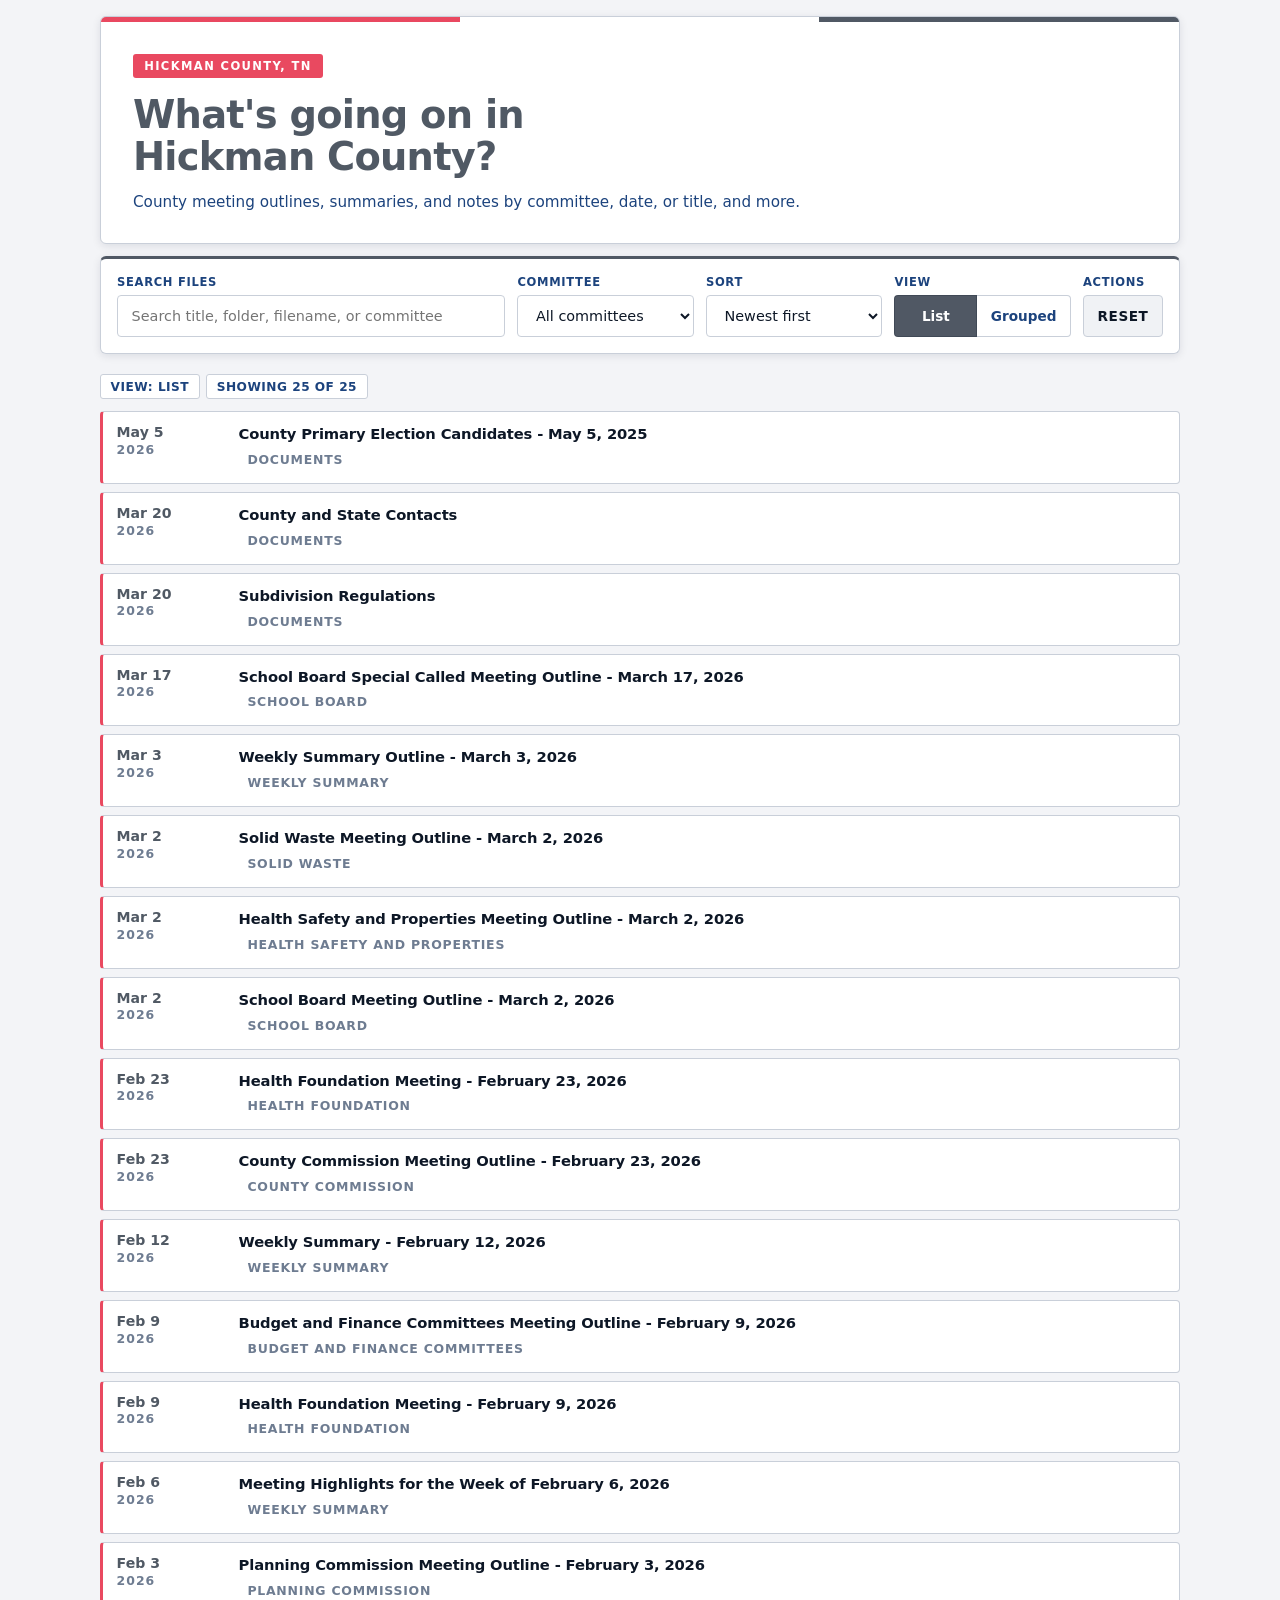
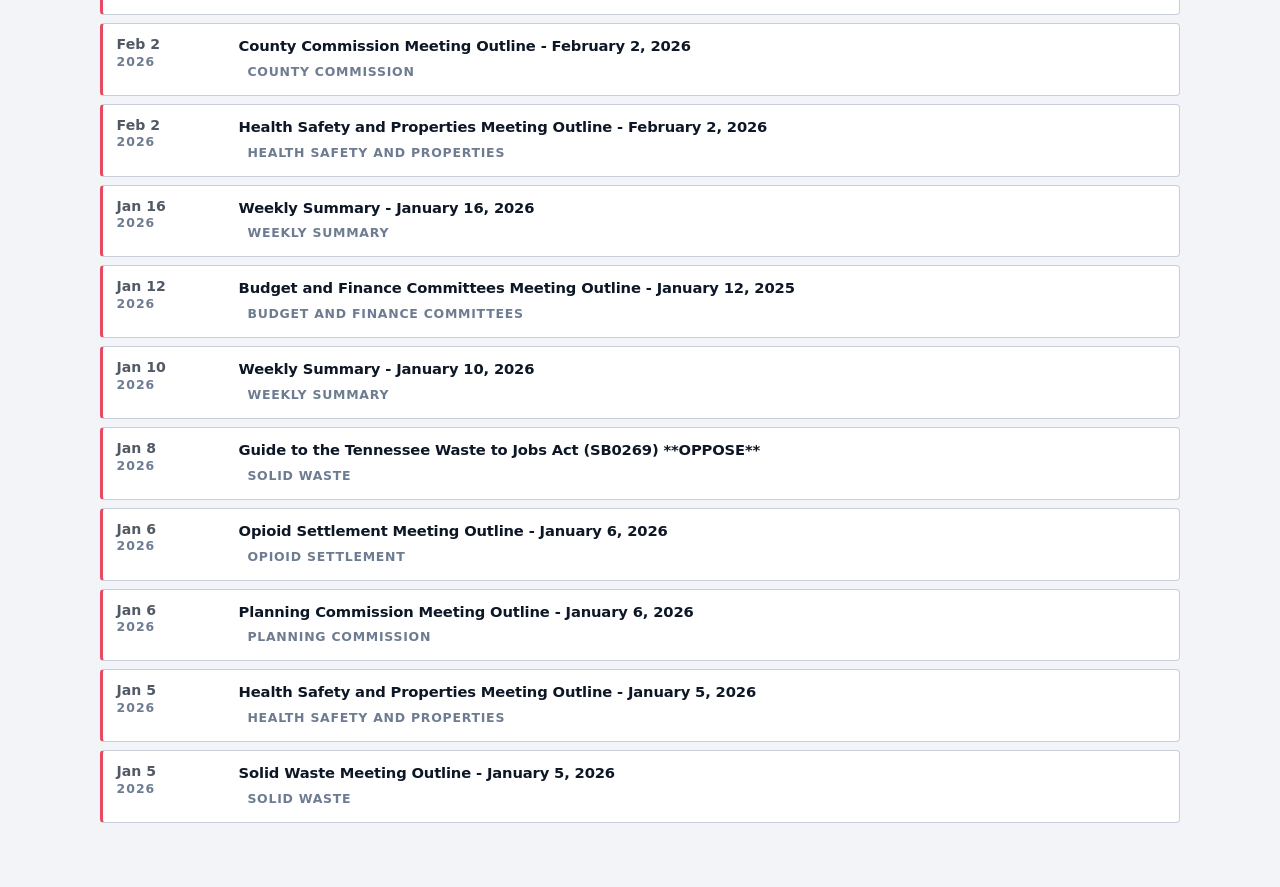
==== commit 11ad2ba0: "Remove file display path function and associated CSS styles from index.html and site.css to simplify" ====
--- a/index.html
+++ b/index.html
@@ -150,16 +150,6 @@
       return `viewer.html?file=${encodeURIComponent(rel)}`;
     }
 
-    /** Display path: folder/filename for clarity in the list (same sources as fileHref). */
-    function fileDisplayPath(item) {
-      const folder = normalizeFolder(item.folder);
-      const base = fileBasename(item.filename);
-      if (folder && base) {
-        return `${folder}/${base}`;
-      }
-      return base || folder || '';
-    }
-
     function getCategoryKey(item) {
       if (item.committee) {
         return item.committee;
@@ -311,7 +301,6 @@
                   <h2 class="result-title">${escapeHtml(item.title)}</h2>
                   <div class="result-meta">
                     <span class="badge">${escapeHtml(item.categoryLabel)}</span>
-                    <span class="meta-text">${escapeHtml(fileDisplayPath(item))}</span>
                   </div>
                 </div>
               </a>
@@ -357,7 +346,6 @@
                       </div>
                       <div>
                         <strong>${escapeHtml(item.title)}</strong>
-                        <span>${escapeHtml(fileDisplayPath(item))}</span>
                       </div>
                     </a>
                   </li>
--- a/site.css
+++ b/site.css
@@ -452,12 +452,6 @@
       border: none;
     }
 
-    .meta-text {
-      color: var(--text-faint);
-      font-size: 0.78rem;
-      word-break: break-word;
-    }
-
     /* ─── Grouped results ─── */
     .grouped-results {
       display: grid;
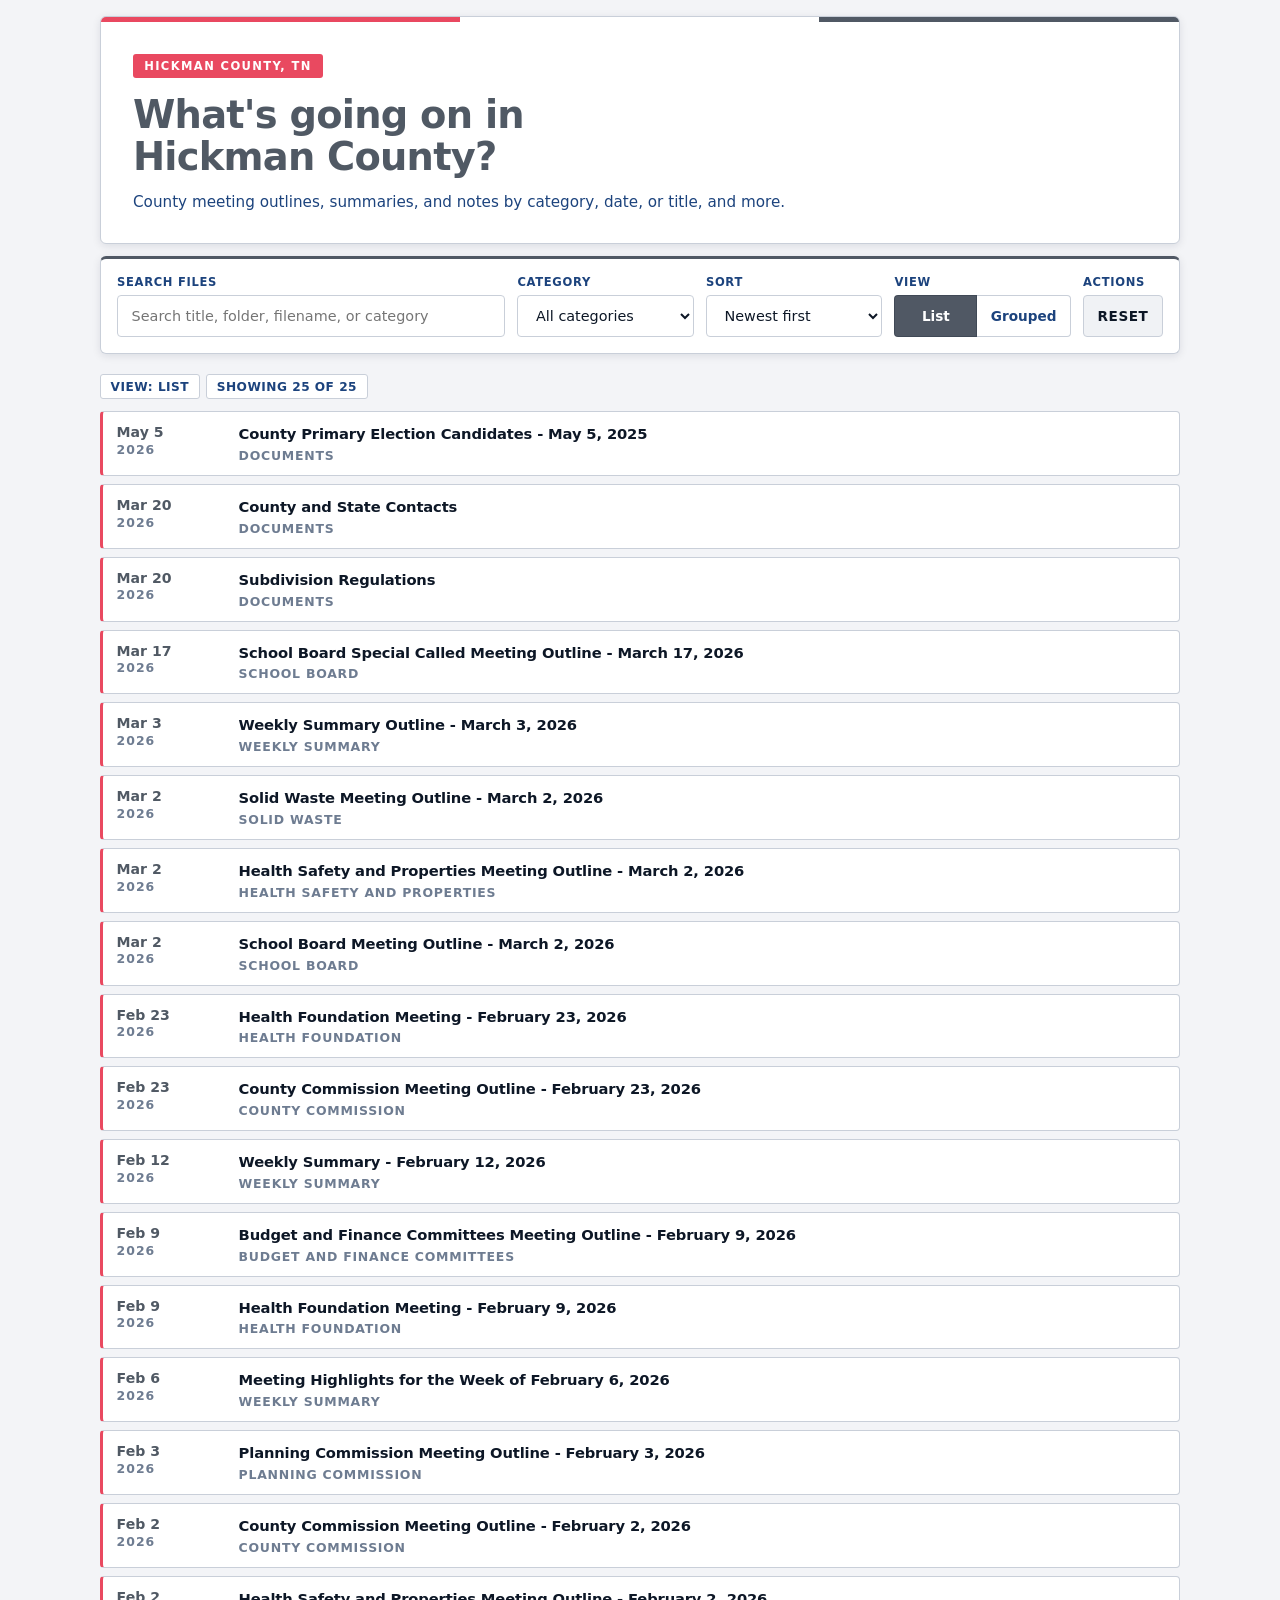
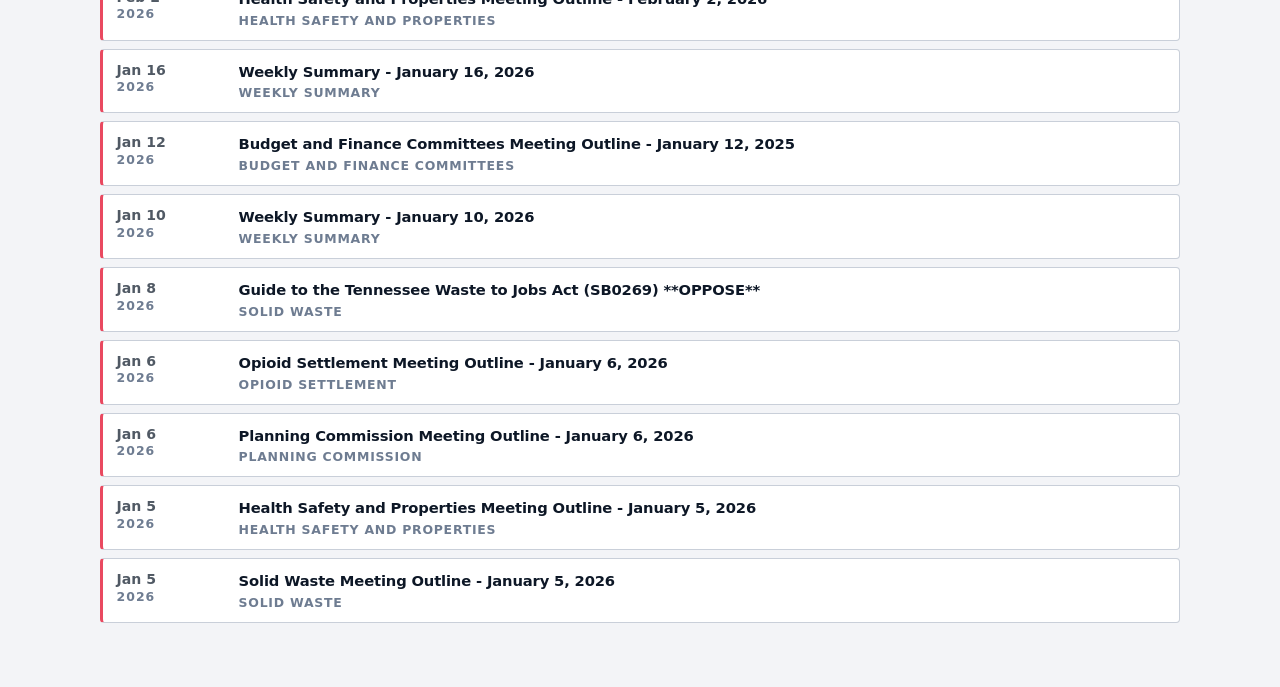
==== commit e5d49d2f: "Refactor files.json and index.html to replace 'committee' with 'category' for improved consistency a" ====
--- a/index.html
+++ b/index.html
@@ -15,7 +15,7 @@
       <div class="eyebrow">Hickman County, TN</div>
       <h1 id="page-title">What's going on in Hickman County?</h1>
       <p>
-        County meeting outlines, summaries, and notes by committee, date, or title, and more.
+        County meeting outlines, summaries, and notes by category, date, or title, and more.
       </p>
     </section>
 
@@ -23,13 +23,13 @@
       <div class="controls-grid">
         <div class="field">
           <label for="search">Search files</label>
-          <input class="input" id="search" type="search" placeholder="Search title, folder, filename, or committee">
+          <input class="input" id="search" type="search" placeholder="Search title, folder, filename, or category">
         </div>
 
         <div class="field">
-          <label for="committee-filter">Committee</label>
-          <select class="select" id="committee-filter">
-            <option value="all">All committees</option>
+          <label for="category-filter">Category</label>
+          <select class="select" id="category-filter">
+            <option value="all">All categories</option>
           </select>
         </div>
 
@@ -77,14 +77,14 @@
     const state = {
       items: [],
       query: '',
-      committee: 'all',
+      category: 'all',
       sort: 'date-desc',
       view: 'list'
     };
 
     const elements = {
       search: document.getElementById('search'),
-      committee: document.getElementById('committee-filter'),
+      categorySelect: document.getElementById('category-filter'),
       sort: document.getElementById('sort-by'),
       viewList: document.getElementById('view-list'),
       viewGrouped: document.getElementById('view-grouped'),
@@ -140,7 +140,7 @@
 
     /**
      * Opens viewer.html with ?file=… so markdown is rendered as HTML.
-     * Only uses `folder` + basename(`filename`); committee is not part of the path.
+     * Only uses `folder` + basename(`filename`); category is not part of the path.
      */
     function fileHref(item) {
       const rel = fileMarkdownRelPath(item);
@@ -151,8 +151,8 @@
     }
 
     function getCategoryKey(item) {
-      if (item.committee) {
-        return item.committee;
+      if (item.category) {
+        return item.category;
       }
       const base = fileBasename(item.filename);
       const dated = base.match(/^\d{4}-\d{2}-\d{2}-(.+)\.md$/i);
@@ -168,12 +168,12 @@
 
     function enrichItem(item) {
       const categoryKey = getCategoryKey(item);
-      const categoryLabel = item.committee || titleizeCategory(categoryKey);
+      const categoryLabel = item.category || titleizeCategory(categoryKey);
       return {
         ...item,
         categoryKey,
         categoryLabel,
-        searchText: [item.title, item.filename, item.folder, item.committee, categoryKey]
+        searchText: [item.title, item.filename, item.folder, item.category, categoryKey]
           .filter(Boolean)
           .join(' ')
           .toLowerCase()
@@ -188,13 +188,13 @@
       return shortMonthFormatter.format(new Date(`${value}T00:00:00`));
     }
 
-    function populateCommitteeOptions(items) {
-      const committees = [...new Set(items.map((item) => item.categoryKey))].sort((left, right) =>
+    function populateCategoryOptions(items) {
+      const categories = [...new Set(items.map((item) => item.categoryKey))].sort((left, right) =>
         left.localeCompare(right, undefined, { sensitivity: 'base' })
       );
 
-      elements.committee.innerHTML = '<option value="all">All committees</option>' + committees
-        .map((committee) => `<option value="${escapeHtml(committee)}">${escapeHtml(committee)}</option>`)
+      elements.categorySelect.innerHTML = '<option value="all">All categories</option>' + categories
+        .map((category) => `<option value="${escapeHtml(category)}">${escapeHtml(category)}</option>`)
         .join('');
     }
 
@@ -205,8 +205,8 @@
         filtered = filtered.filter((item) => item.searchText.includes(state.query));
       }
 
-      if (state.committee !== 'all') {
-        filtered = filtered.filter((item) => item.categoryKey === state.committee);
+      if (state.category !== 'all') {
+        filtered = filtered.filter((item) => item.categoryKey === state.category);
       }
 
       filtered.sort((left, right) => {
@@ -233,8 +233,8 @@
         chips.push(`<span class="chip">Search: “${escapeHtml(state.query)}”</span>`);
       }
 
-      if (state.committee !== 'all') {
-        chips.push(`<span class="chip">Committee: ${escapeHtml(state.committee)}</span>`);
+      if (state.category !== 'all') {
+        chips.push(`<span class="chip">Category: ${escapeHtml(state.category)}</span>`);
       }
 
       chips.push(`<span class="chip">View: ${state.view === 'list' ? 'List' : 'Grouped'}</span>`);
@@ -255,8 +255,8 @@
         return;
       }
 
-      const qualifier = state.committee !== 'all'
-        ? ` in ${state.committee}`
+      const qualifier = state.category !== 'all'
+        ? ` in ${state.category}`
         : '';
 
       elements.summary.textContent = `${base}${qualifier}. Sorted ${describeSort(state.sort)}.`;
@@ -281,7 +281,7 @@
         return `
           <div class="empty-state">
             <h2>No files match the current filters</h2>
-            <p>Try a different search term, switch committees, or reset the controls to see the full archive.</p>
+            <p>Try a different search term, switch categories, or reset the controls to see the full archive.</p>
           </div>
         `;
       }
@@ -315,7 +315,7 @@
         return `
           <div class="empty-state">
             <h2>No groups to show</h2>
-            <p>Adjust your search or filter settings to bring matching committees back into view.</p>
+            <p>Adjust your search or filter settings to bring matching categories back into view.</p>
           </div>
         `;
       }
@@ -381,8 +381,8 @@
         renderResults();
       });
 
-      elements.committee.addEventListener('change', (event) => {
-        state.committee = event.target.value;
+      elements.categorySelect.addEventListener('change', (event) => {
+        state.category = event.target.value;
         renderResults();
       });
 
@@ -405,12 +405,12 @@
 
       elements.reset.addEventListener('click', () => {
         state.query = '';
-        state.committee = 'all';
+        state.category = 'all';
         state.sort = 'date-desc';
         state.view = 'list';
 
         elements.search.value = '';
-        elements.committee.value = 'all';
+        elements.categorySelect.value = 'all';
         elements.sort.value = 'date-desc';
 
         syncViewButtons();
@@ -432,7 +432,7 @@
 
         const data = await response.json();
         state.items = data.map(enrichItem);
-        populateCommitteeOptions(state.items);
+        populateCategoryOptions(state.items);
         bindEvents();
         renderResults();
       } catch (error) {
--- a/site.css
+++ b/site.css
@@ -442,7 +442,6 @@
     .badge {
       display: inline-flex;
       align-items: center;
-      padding: 0.25rem 0.55rem;
       border-radius: var(--radius-sm);
   color: var(--badge-text);
       font-size: 0.68rem;
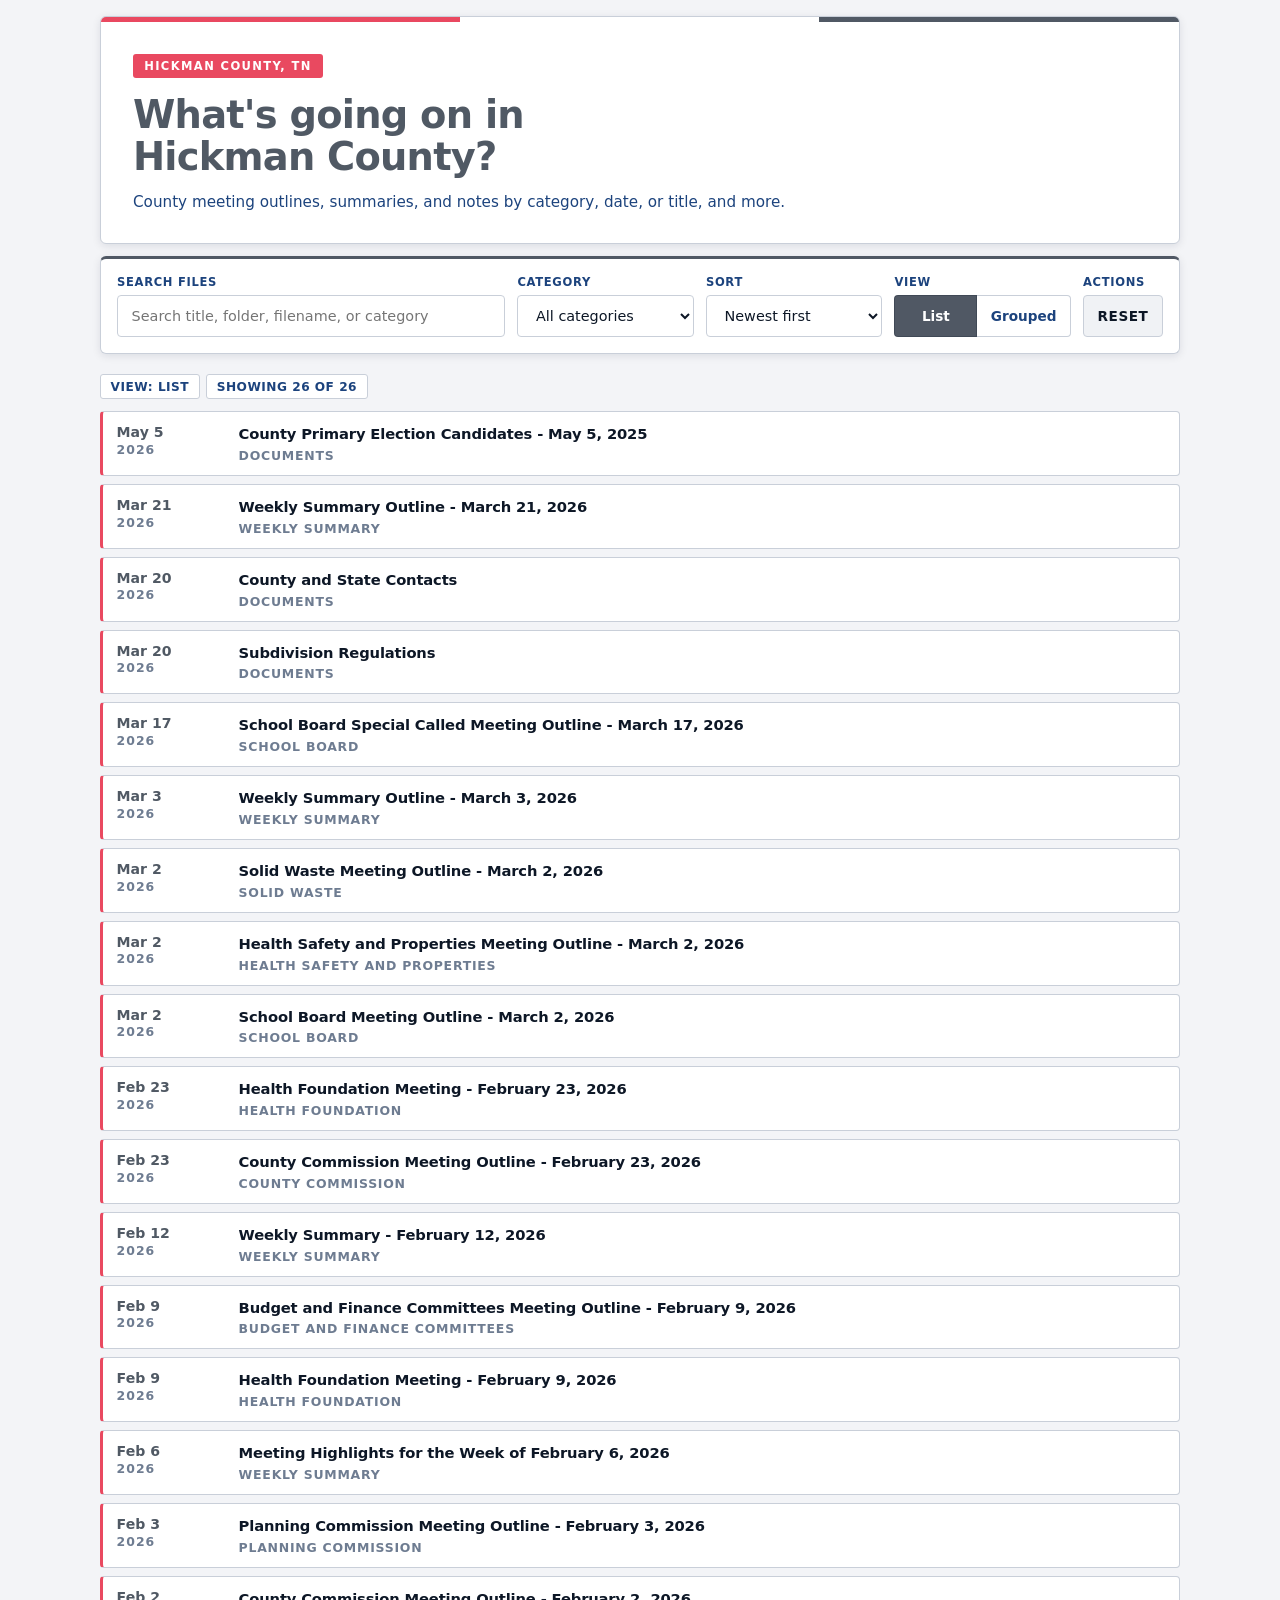
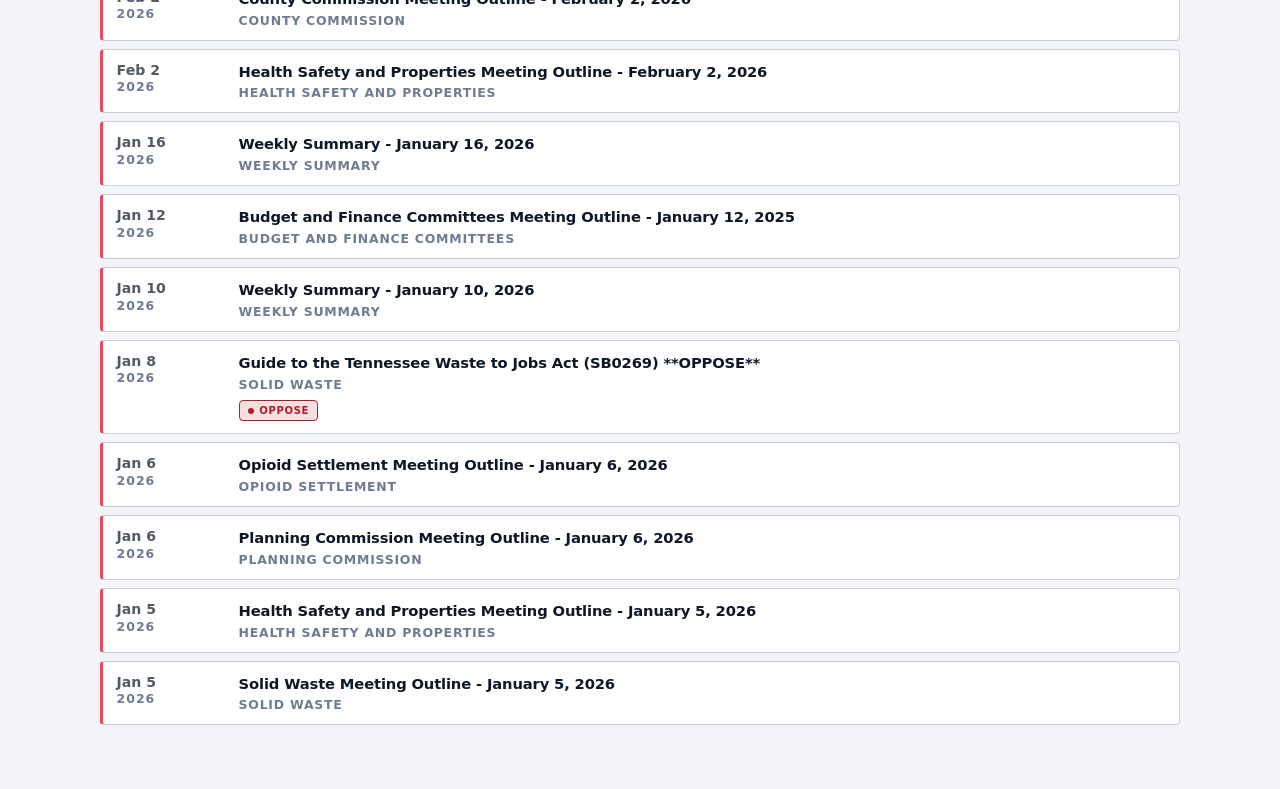
==== commit ed913aeb: "Add badges to files.json and implement badge rendering in index.html and site.css for enhanced resou" ====
--- a/index.html
+++ b/index.html
@@ -166,18 +166,73 @@
       return slug;
     }
 
+    const FILE_BADGE_COLORS = new Set(['red', 'blue', 'yellow', 'green']);
+
+    function normalizeBadges(item) {
+      const raw = item.badges;
+      if (!Array.isArray(raw)) {
+        return [];
+      }
+      return raw
+        .filter((entry) => entry && typeof entry.label === 'string' && entry.label.trim())
+        .map((entry) => {
+          const color = String(entry.color || 'blue').toLowerCase();
+          return {
+            label: entry.label.trim(),
+            color: FILE_BADGE_COLORS.has(color) ? color : 'blue',
+            message: typeof entry.message === 'string' ? entry.message : ''
+          };
+        });
+    }
+
     function enrichItem(item) {
       const categoryKey = getCategoryKey(item);
       const categoryLabel = item.category || titleizeCategory(categoryKey);
+      const badges = normalizeBadges(item);
+      const badgeSearch = badges.flatMap((b) => [b.label, b.message].filter(Boolean));
       return {
         ...item,
+        badges,
         categoryKey,
         categoryLabel,
-        searchText: [item.title, item.filename, item.folder, item.category, categoryKey]
+        searchText: [item.title, item.filename, item.folder, item.category, categoryKey, ...badgeSearch]
           .filter(Boolean)
           .join(' ')
           .toLowerCase()
       };
+    }
+
+    function fileBadgeDomId(item, badgeIndex) {
+      const path = fileMarkdownRelPath(item).replace(/[^a-zA-Z0-9_-]+/g, '-').replace(/^-|-$/g, '') || 'file';
+      return `fb-${path}-${badgeIndex}`.replace(/-+/g, '-');
+    }
+
+    function renderFileBadgesHtml(item) {
+      const badges = item.badges;
+      if (!badges.length) {
+        return '';
+      }
+      return `
+        <div class="result-file-badges">
+          ${badges.map((badge, index) => {
+            const tipId = fileBadgeDomId(item, index);
+            const labelUpper = escapeHtml(badge.label).toUpperCase();
+            return `
+            <div class="file-badge-host">
+              <button
+                type="button"
+                class="file-badge file-badge--${badge.color}"
+                aria-expanded="false"
+                aria-controls="${tipId}"
+                aria-describedby="${tipId}"
+              >
+                <span class="file-badge__dot" aria-hidden="true"></span>
+                <span class="file-badge__label">${labelUpper}</span>
+              </button>
+              <div class="file-badge-tooltip" id="${tipId}" role="tooltip">${escapeHtml(badge.message)}</div>
+            </div>`;
+          }).join('')}
+        </div>`;
     }
 
     function formatDate(value) {
@@ -304,6 +359,7 @@
                   </div>
                 </div>
               </a>
+              ${renderFileBadgesHtml(item)}
             </article>
           `).join('')}
         </div>
@@ -348,6 +404,7 @@
                         <strong>${escapeHtml(item.title)}</strong>
                       </div>
                     </a>
+                    ${renderFileBadgesHtml(item)}
                   </li>
                 `).join('')}
               </ul>
@@ -375,7 +432,65 @@
         .replaceAll("'", '&#39;');
     }
 
+    function closeAllFileBadges(root) {
+      root.querySelectorAll('.file-badge-host.is-open').forEach((host) => {
+        host.classList.remove('is-open');
+        host.querySelector('button.file-badge')?.setAttribute('aria-expanded', 'false');
+      });
+    }
+
+    function bindFileBadgeInteractions(root) {
+      root.addEventListener('click', (event) => {
+        const trigger = event.target.closest('.file-badge-host button.file-badge');
+        if (!trigger || !root.contains(trigger)) {
+          return;
+        }
+        event.preventDefault();
+        event.stopPropagation();
+        const host = trigger.closest('.file-badge-host');
+        const wasOpen = host.classList.contains('is-open');
+        closeAllFileBadges(root);
+        if (!wasOpen) {
+          host.classList.add('is-open');
+          trigger.setAttribute('aria-expanded', 'true');
+        }
+      });
+
+      root.addEventListener(
+        'focusout',
+        (event) => {
+          const host = event.target.closest?.('.file-badge-host');
+          if (!host || !root.contains(host)) {
+            return;
+          }
+          queueMicrotask(() => {
+            if (!host.contains(document.activeElement)) {
+              host.classList.remove('is-open');
+              host.querySelector('button.file-badge')?.setAttribute('aria-expanded', 'false');
+            }
+          });
+        },
+        true
+      );
+
+      document.addEventListener('click', (event) => {
+        if (event.target.closest('.file-badge-host')) {
+          return;
+        }
+        closeAllFileBadges(root);
+      });
+
+      document.addEventListener('keydown', (event) => {
+        if (event.key !== 'Escape') {
+          return;
+        }
+        closeAllFileBadges(root);
+      });
+    }
+
     function bindEvents() {
+      bindFileBadgeInteractions(elements.resultsRegion);
+
       elements.search.addEventListener('input', (event) => {
         state.query = event.target.value.trim().toLowerCase();
         renderResults();
--- a/site.css
+++ b/site.css
@@ -13,6 +13,12 @@
 
   /* Status colors */
   --badge-text: hsl(116.31deg 93% 27% / 12%);
+
+  /* File entry badges (files.json `badges`); HSL for easy tuning */
+  --file-badge-red: hsl(355 72% 40%);
+  --file-badge-blue: hsl(230 78% 44%);
+  --file-badge-yellow: hsl(69, 91%, 49%);
+  --file-badge-green: hsl(145 78% 30%);
 
   /* Layout tokens */
   --radius-lg: 6px;
@@ -451,6 +457,127 @@
       border: none;
     }
 
+    /* ─── Optional file badges (status pills + tooltip) ─── */
+    .result-file-badges {
+      display: flex;
+      flex-wrap: wrap;
+      gap: 0.4rem;
+      padding: 0 0.85rem 0.75rem;
+      margin-top: -0.2rem;
+    }
+
+    @media (min-width: 701px) {
+      .result-file-badges {
+        padding-left: calc(0.85rem + 110px + 0.75rem);
+      }
+    }
+
+    .file-badge-host {
+      position: relative;
+      display: inline-flex;
+      z-index: 1;
+    }
+
+    .file-badge-host:is(:hover, :focus-within, .is-open) {
+      z-index: 40;
+    }
+
+    .file-badge {
+      --file-badge-accent: var(--file-badge-blue);
+      display: inline-flex;
+      align-items: center;
+      gap: 0.35rem;
+      margin: 0;
+      padding: 0.22rem 0.5rem;
+      border-radius: var(--radius-md);
+      border: 1px solid var(--file-badge-accent);
+      background: color-mix(in srgb, var(--file-badge-accent) 14%, var(--surface));
+      color: var(--file-badge-accent);
+      font-size: 0.625rem;
+      font-weight: 800;
+      font-family: inherit;
+      line-height: 1.2;
+      letter-spacing: 0.07em;
+      text-transform: uppercase;
+      cursor: pointer;
+      box-shadow: none;
+    }
+
+    .file-badge:focus-visible {
+      outline: 2px solid var(--file-badge-accent);
+      outline-offset: 2px;
+    }
+
+    .file-badge--red {
+      --file-badge-accent: var(--file-badge-red);
+    }
+
+    .file-badge--blue {
+      --file-badge-accent: var(--file-badge-blue);
+    }
+
+    .file-badge--yellow {
+      --file-badge-accent: var(--file-badge-yellow);
+    }
+
+    .file-badge--green {
+      --file-badge-accent: var(--file-badge-green);
+    }
+
+    .file-badge__dot {
+      width: 6px;
+      height: 6px;
+      border-radius: 50%;
+      background: currentcolor;
+      flex-shrink: 0;
+    }
+
+    .file-badge--green .file-badge__dot {
+      box-shadow:
+        0 0 0 1px rgb(var(--shadow-rgb) / 0.12),
+        0 0 10px hsl(145 90% 42% / 0.5);
+    }
+
+    .file-badge__label {
+      max-width: 14rem;
+      overflow: hidden;
+      text-overflow: ellipsis;
+      white-space: nowrap;
+    }
+
+    .file-badge-tooltip {
+      position: absolute;
+      left: 0;
+      top: calc(100% + 6px);
+      min-width: 11rem;
+      max-width: min(22rem, calc(100vw - 2rem));
+      padding: 0.55rem 0.65rem;
+      font-size: 0.8125rem;
+      font-weight: 500;
+      line-height: 1.45;
+      letter-spacing: normal;
+      text-transform: none;
+      color: var(--text);
+      background: var(--surface);
+      border: 1px solid var(--border);
+      border-radius: var(--radius-md);
+      box-shadow: var(--shadow);
+      opacity: 0;
+      visibility: hidden;
+      pointer-events: none;
+      transition:
+        opacity 140ms ease,
+        visibility 140ms ease;
+    }
+
+    .file-badge-host:hover .file-badge-tooltip,
+    .file-badge-host:focus-within .file-badge-tooltip,
+    .file-badge-host.is-open .file-badge-tooltip {
+      opacity: 1;
+      visibility: visible;
+      pointer-events: auto;
+    }
+
     /* ─── Grouped results ─── */
     .grouped-results {
       display: grid;
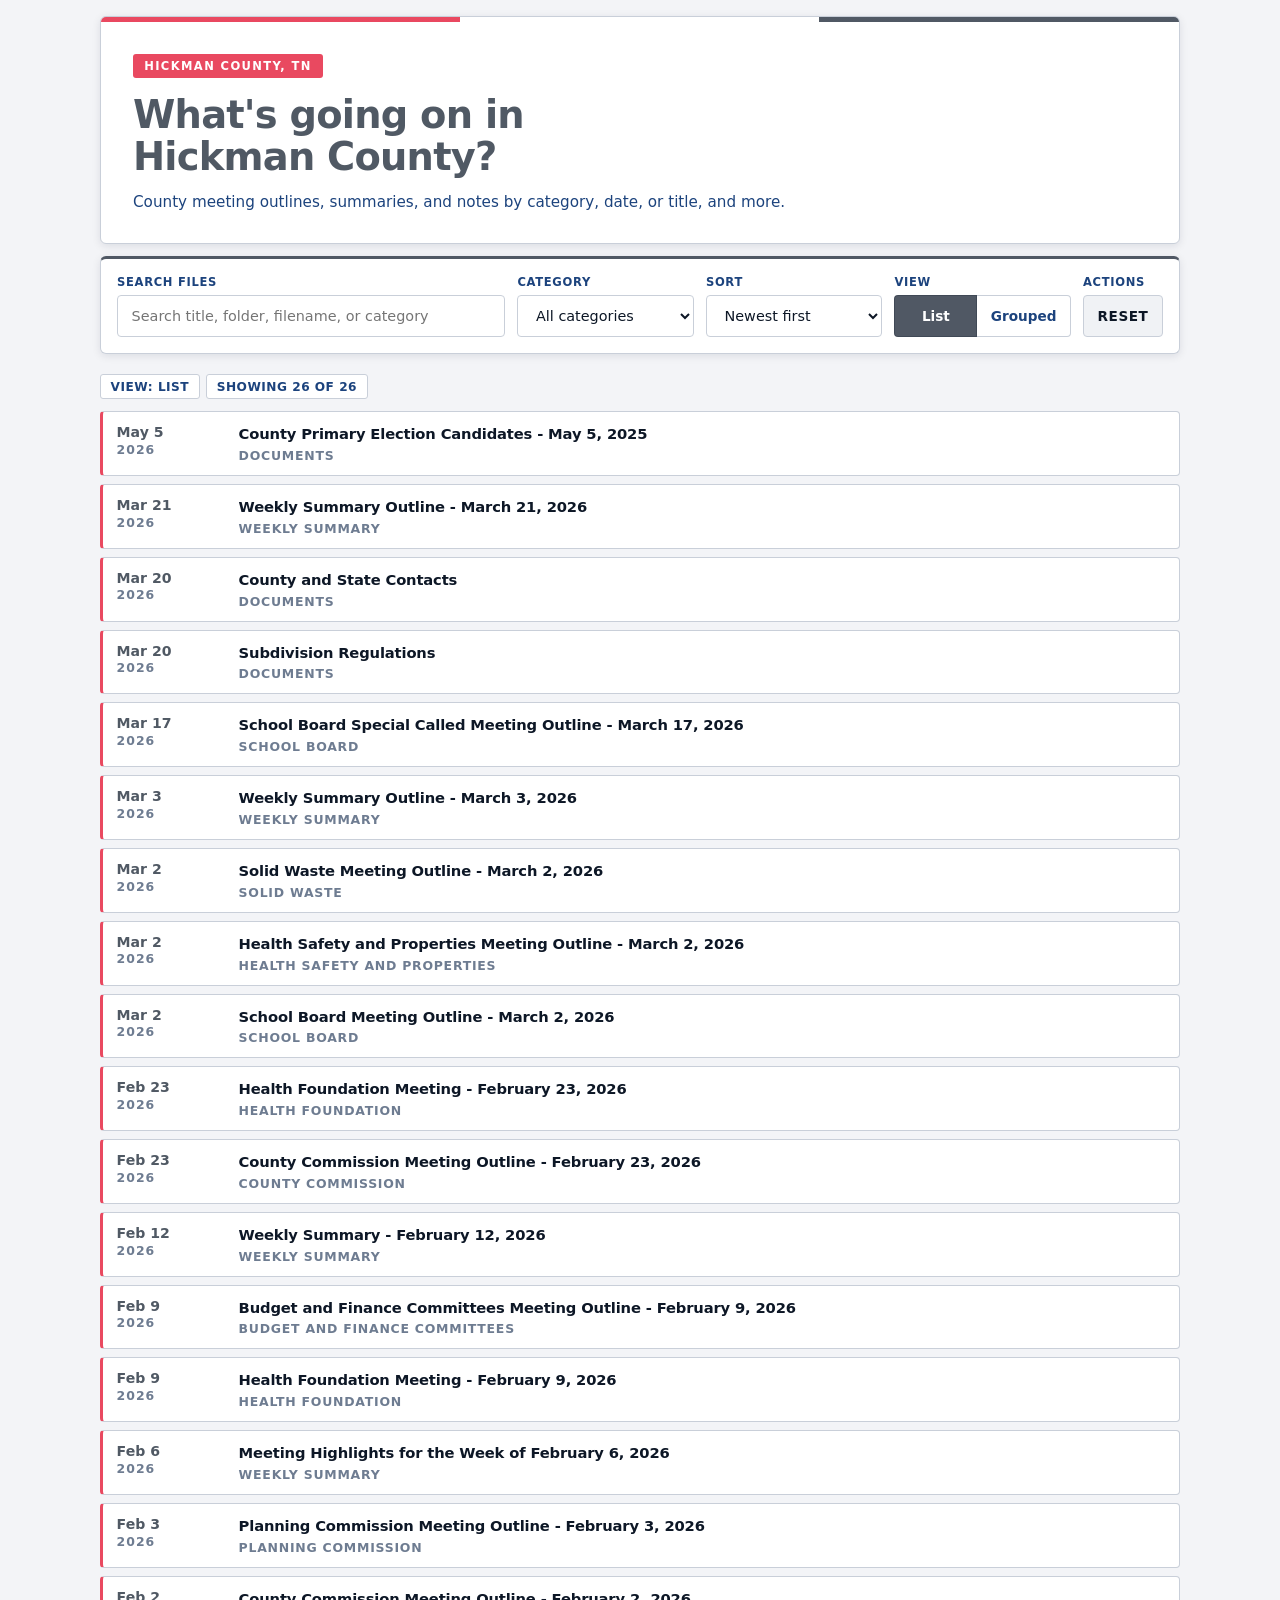
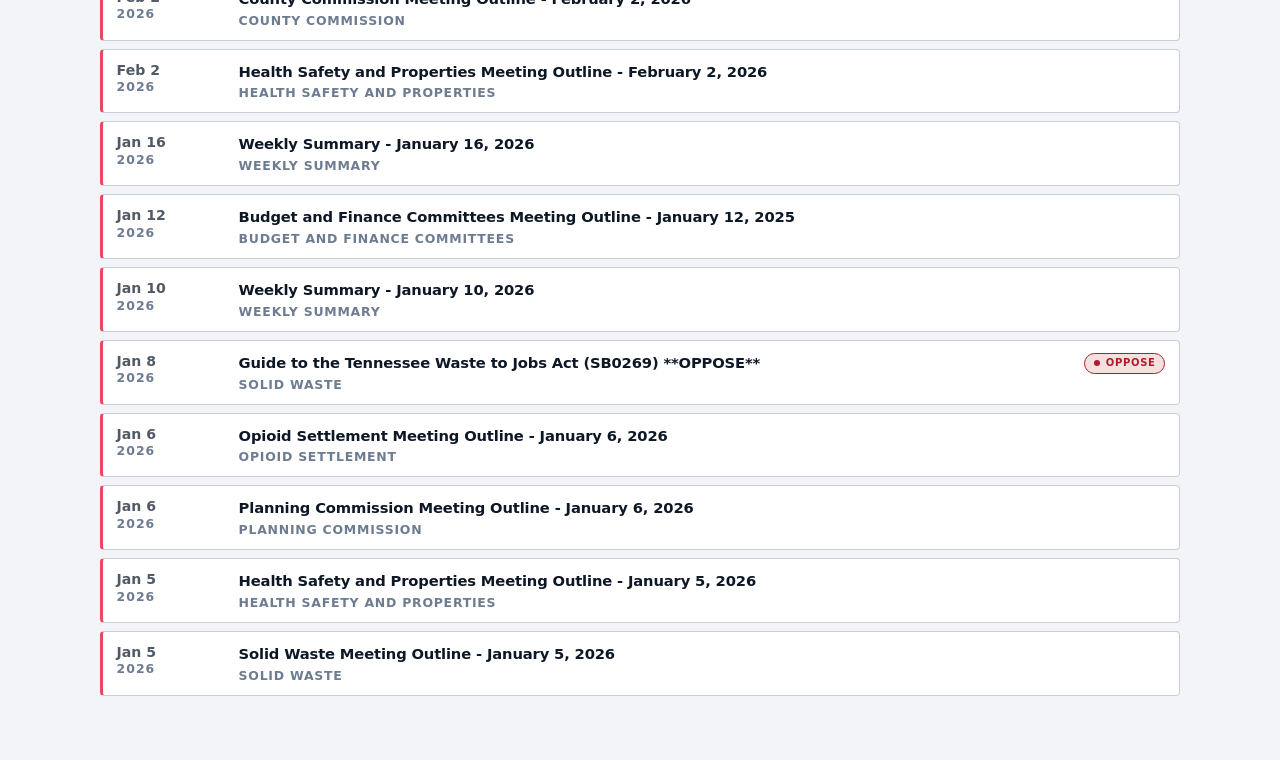
==== commit 5ab576e5: "Update index.html and site.css to enhance badge rendering and styling. Adjustments include condition" ====
--- a/index.html
+++ b/index.html
@@ -344,7 +344,7 @@
       return `
         <div class="results">
           ${items.map((item) => `
-            <article class="result-item">
+            <article class="result-item${item.badges.length ? ' result-item--badges' : ''}">
               <a class="group-link" href="${fileHref(item)}" aria-label="Open ${escapeHtml(item.title)}">
                 <div class="result-date-wrap">
                   <div class="result-date">
@@ -394,7 +394,7 @@
               </div>
               <ul>
                 ${groupItems.map((item) => `
-                  <li>
+                  <li${item.badges.length ? ' class="group-list-item--badges"' : ''}>
                     <a class="group-link" href="${fileHref(item)}">
                       <div class="result-date">
                         ${formatShortDate(item.date)}
--- a/site.css
+++ b/site.css
@@ -17,7 +17,7 @@
   /* File entry badges (files.json `badges`); HSL for easy tuning */
   --file-badge-red: hsl(355 72% 40%);
   --file-badge-blue: hsl(230 78% 44%);
-  --file-badge-yellow: hsl(69, 91%, 49%);
+  --file-badge-yellow: hsl(69 91% 49%);
   --file-badge-green: hsl(145 78% 30%);
 
   /* Layout tokens */
@@ -391,12 +391,19 @@
     }
 
     .result-item {
+      position: relative;
       border: 1px solid var(--border);
       border-left: 3px solid var(--patriot-red);
       border-radius: var(--radius-md);
       background: var(--surface);
       transition: border-color 120ms ease, box-shadow 120ms ease;
       padding: 0;
+    }
+
+    /* Keep titles from running under absolutely positioned file badges */
+    .result-item:has(.result-file-badges) .group-link,
+    .result-item.result-item--badges .group-link {
+      padding-right: max(6.75rem, 22%);
     }
 
     .result-item:hover {
@@ -459,17 +466,27 @@
 
     /* ─── Optional file badges (status pills + tooltip) ─── */
     .result-file-badges {
+      position: absolute;
+      top: 0.75rem;
+      right: 0.85rem;
       display: flex;
       flex-wrap: wrap;
+      justify-content: flex-end;
+      align-items: flex-start;
       gap: 0.4rem;
-      padding: 0 0.85rem 0.75rem;
-      margin-top: -0.2rem;
-    }
-
-    @media (min-width: 701px) {
-      .result-file-badges {
-        padding-left: calc(0.85rem + 110px + 0.75rem);
-      }
+      max-width: min(13rem, 46%);
+      margin: 0;
+      padding: 0;
+      pointer-events: none;
+    }
+
+    .result-file-badges > * {
+      pointer-events: auto;
+    }
+
+    .result-file-badges .file-badge-tooltip {
+      left: auto;
+      right: 0;
     }
 
     .file-badge-host {
@@ -488,10 +505,11 @@
       align-items: center;
       gap: 0.35rem;
       margin: 0;
-      padding: 0.22rem 0.5rem;
-      border-radius: var(--radius-md);
+      padding: 0.22rem 0.55rem;
+      border-radius: 9999px;
       border: 1px solid var(--file-badge-accent);
-      background: color-mix(in srgb, var(--file-badge-accent) 14%, var(--surface));
+      /* Fallback when color-mix is unsupported (entire declaration would be dropped) */
+      background: var(--surface-muted);
       color: var(--file-badge-accent);
       font-size: 0.625rem;
       font-weight: 800;
@@ -501,6 +519,14 @@
       text-transform: uppercase;
       cursor: pointer;
       box-shadow: none;
+      appearance: none;
+      -webkit-appearance: none;
+    }
+
+    @supports (background: color-mix(in srgb, red 50%, blue 50%)) {
+      .file-badge {
+        background: color-mix(in srgb, var(--file-badge-accent) 14%, var(--surface));
+      }
     }
 
     .file-badge:focus-visible {
@@ -565,6 +591,7 @@
       opacity: 0;
       visibility: hidden;
       pointer-events: none;
+      z-index: 50;
       transition:
         opacity 140ms ease,
         visibility 140ms ease;
@@ -626,11 +653,22 @@
     }
 
     .group-card li {
+      position: relative;
       border: 1px solid var(--border);
       border-left: 3px solid var(--primary);
       border-radius: var(--radius-md);
       background: var(--surface);
       transition: border-color 120ms ease, box-shadow 120ms ease;
+    }
+
+    .group-card li:has(.result-file-badges) .group-link,
+    .group-card li.group-list-item--badges .group-link {
+      padding-right: max(6.75rem, 22%);
+    }
+
+    .group-card li .result-file-badges .file-badge-tooltip {
+      left: auto;
+      right: 0;
     }
 
     .group-card li:hover {
@@ -734,6 +772,27 @@
 
       .group-link {
         grid-template-columns: 1fr;
+      }
+
+      .result-item:has(.result-file-badges) .group-link,
+      .result-item.result-item--badges .group-link,
+      .group-card li:has(.result-file-badges) .group-link,
+      .group-card li.group-list-item--badges .group-link {
+        padding-right: 0.85rem;
+      }
+
+      .result-file-badges {
+        position: static;
+        max-width: none;
+        justify-content: flex-end;
+        padding: 0 0.85rem 0.75rem;
+        margin-top: -0.15rem;
+      }
+
+      .result-file-badges .file-badge-tooltip,
+      .group-card li .result-file-badges .file-badge-tooltip {
+        left: 0;
+        right: auto;
       }
     }
 
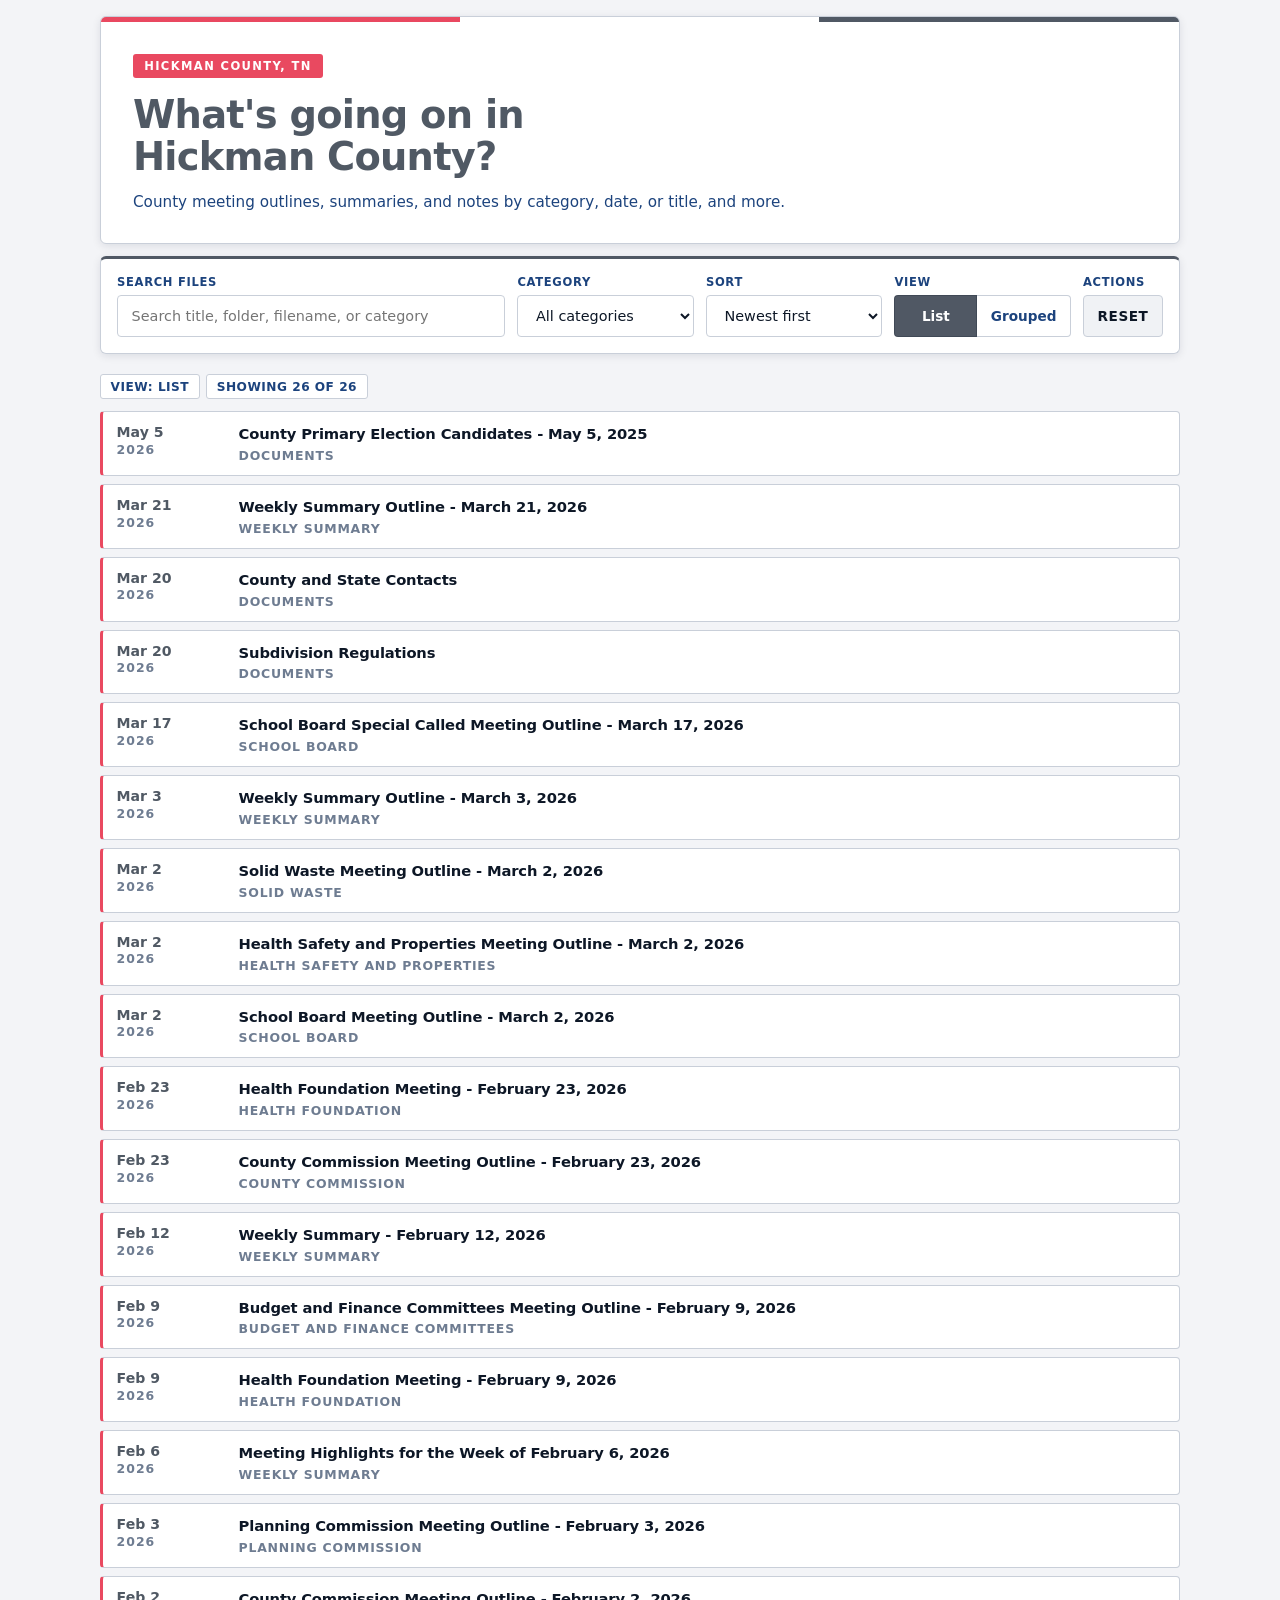
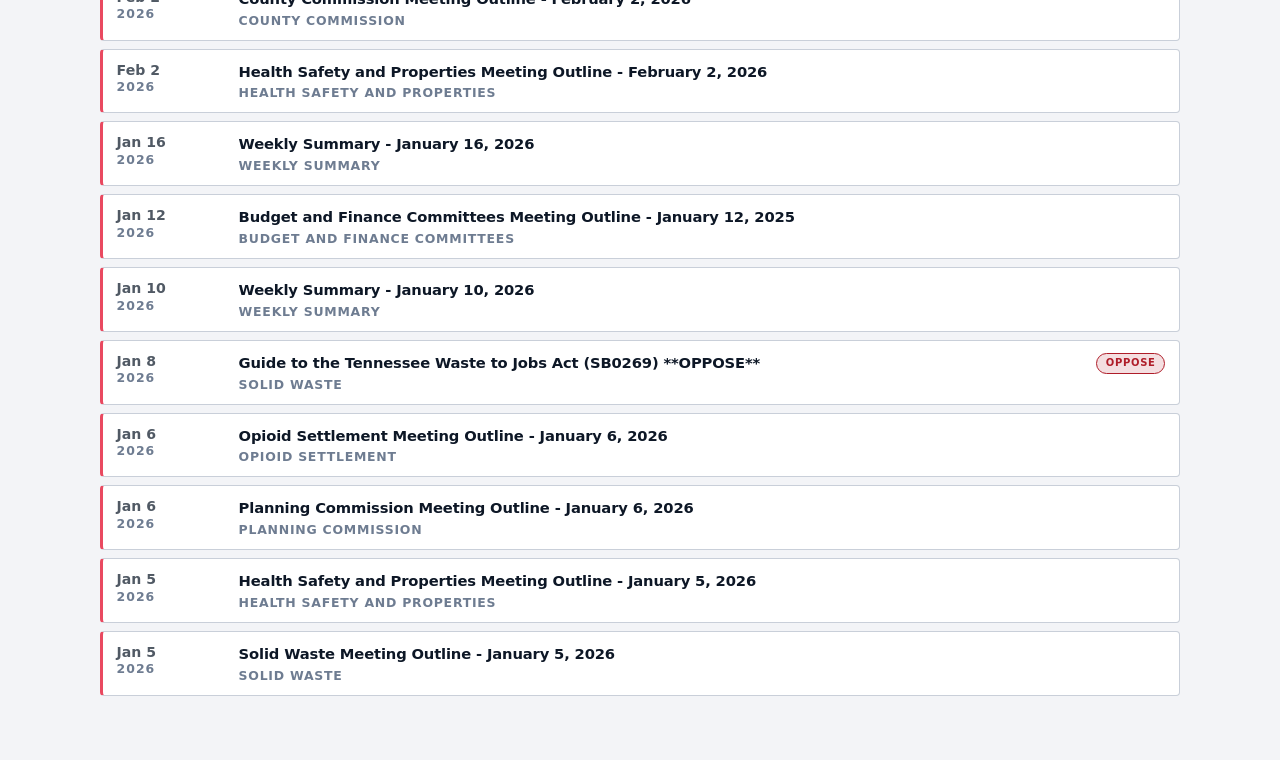
==== commit 3cf6c8d7: "Refactor badge styling in index.html and site.css by removing the badge dot element and adjusting th" ====
--- a/index.html
+++ b/index.html
@@ -226,7 +226,6 @@
                 aria-controls="${tipId}"
                 aria-describedby="${tipId}"
               >
-                <span class="file-badge__dot" aria-hidden="true"></span>
                 <span class="file-badge__label">${labelUpper}</span>
               </button>
               <div class="file-badge-tooltip" id="${tipId}" role="tooltip">${escapeHtml(badge.message)}</div>
--- a/site.css
+++ b/site.css
@@ -503,7 +503,7 @@
       --file-badge-accent: var(--file-badge-blue);
       display: inline-flex;
       align-items: center;
-      gap: 0.35rem;
+      gap: 0.25rem;
       margin: 0;
       padding: 0.22rem 0.55rem;
       border-radius: 9999px;
@@ -548,20 +548,6 @@
 
     .file-badge--green {
       --file-badge-accent: var(--file-badge-green);
-    }
-
-    .file-badge__dot {
-      width: 6px;
-      height: 6px;
-      border-radius: 50%;
-      background: currentcolor;
-      flex-shrink: 0;
-    }
-
-    .file-badge--green .file-badge__dot {
-      box-shadow:
-        0 0 0 1px rgb(var(--shadow-rgb) / 0.12),
-        0 0 10px hsl(145 90% 42% / 0.5);
     }
 
     .file-badge__label {
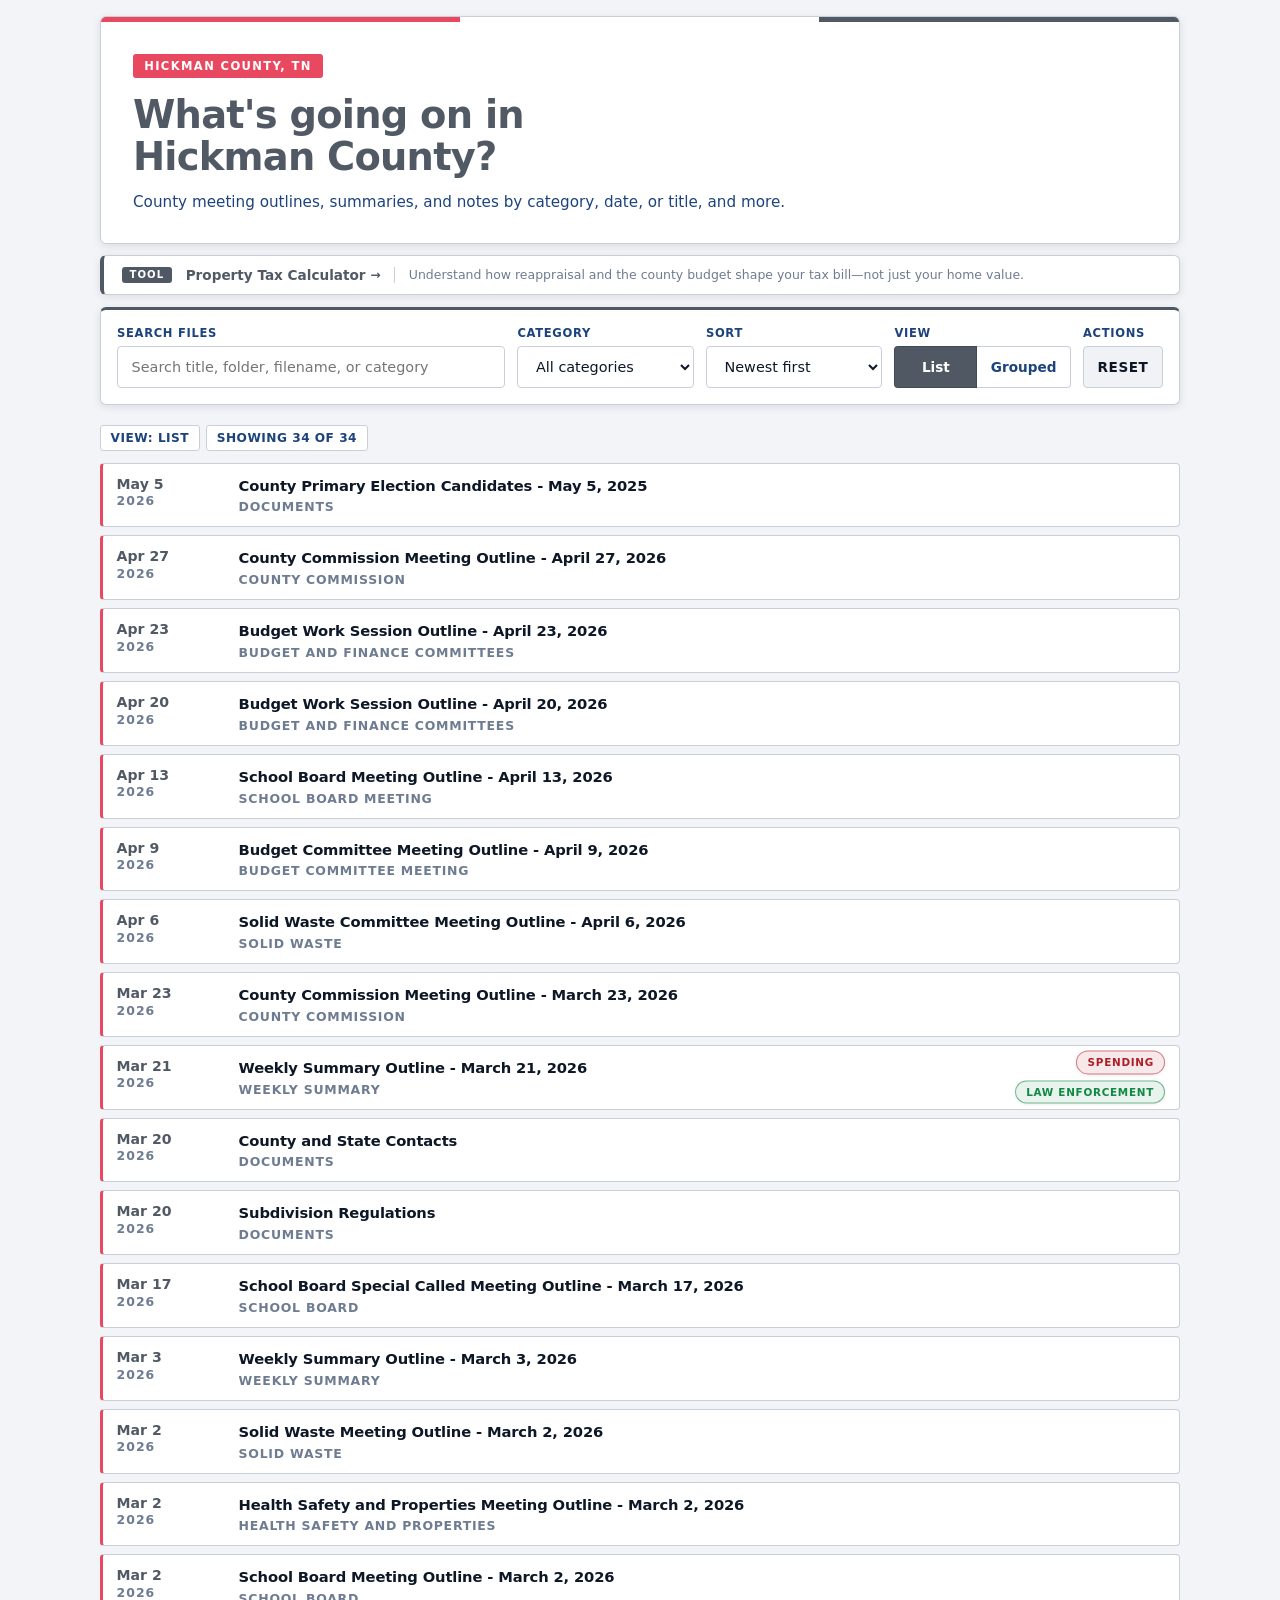
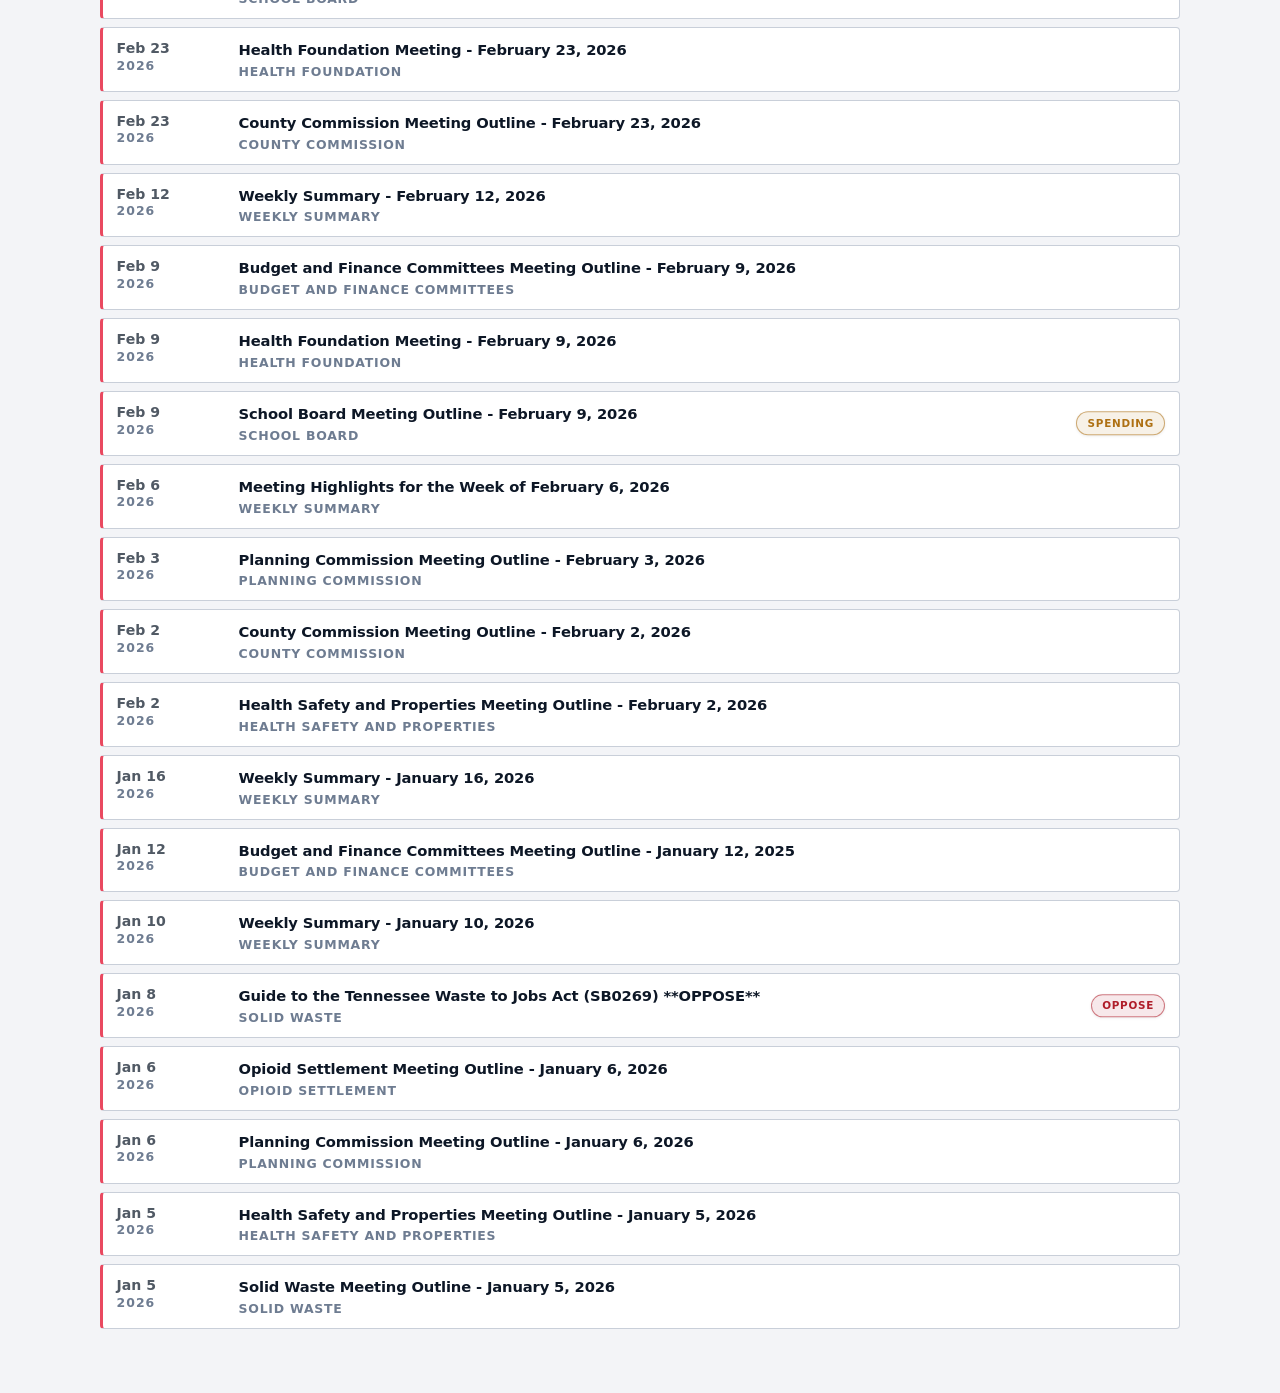
==== commit bc937585: "Add Property Tax Calculator feature to index.html and style it in site.css. This update introduces a" ====
--- a/index.html
+++ b/index.html
@@ -18,6 +18,13 @@
         County meeting outlines, summaries, and notes by category, date, or title, and more.
       </p>
     </section>
+
+    <aside class="hero-cta" aria-label="Featured tool: Property Tax Calculator">
+      <span class="hero-cta-badge">Tool</span>
+      <a class="hero-cta-link" href="property-tax-calculator.html">Property Tax Calculator</a>
+      <span class="hero-cta-divider" aria-hidden="true"></span>
+      <p class="hero-cta-note">Understand how reappraisal and the county budget shape your tax bill—not just your home value.</p>
+    </aside>
 
     <section class="controls" aria-label="Filters and sorting">
       <div class="controls-grid">
--- a/site.css
+++ b/site.css
@@ -17,7 +17,7 @@
   /* File entry badges (files.json `badges`); HSL for easy tuning */
   --file-badge-red: hsl(355 72% 40%);
   --file-badge-blue: hsl(230 78% 44%);
-  --file-badge-yellow: hsl(69 91% 49%);
+  --file-badge-yellow: hsl(36 80% 38%);
   --file-badge-green: hsl(145 78% 30%);
 
   /* Layout tokens */
@@ -225,6 +225,84 @@
       line-height: 1.65;
     }
 
+    .hero-cta {
+      display: flex;
+      flex-wrap: wrap;
+      align-items: center;
+      gap: 0.4rem 0.85rem;
+      margin: 0.65rem 0 0.6rem;
+      padding: 0.65rem 1rem 0.65rem 1.1rem;
+      background: var(--surface);
+      border: 1px solid var(--border);
+      border-left: 4px solid var(--primary);
+      border-radius: var(--radius-lg);
+      box-shadow: var(--shadow);
+    }
+
+    .hero-cta-badge {
+      display: inline-flex;
+      align-items: center;
+      padding: 0.18rem 0.5rem;
+      border-radius: var(--radius-sm);
+      background: var(--primary);
+      color: var(--white);
+      font-size: 0.63rem;
+      font-weight: 800;
+      letter-spacing: 0.1em;
+      text-transform: uppercase;
+      flex-shrink: 0;
+    }
+
+    .hero-cta-link {
+      display: inline-flex;
+      align-items: center;
+      gap: 0.3rem;
+      font-weight: 700;
+      font-size: 0.85rem;
+      color: var(--primary);
+      text-decoration: none;
+      flex-shrink: 0;
+      transition: color 120ms ease;
+    }
+
+    .hero-cta-link::after {
+      content: "→";
+      font-size: 0.9em;
+    }
+
+    .hero-cta-link:hover {
+      color: var(--patriot-red);
+    }
+
+    .hero-cta-link:focus-visible {
+      outline: 2px solid var(--primary);
+      outline-offset: 3px;
+      border-radius: 2px;
+    }
+
+    .hero-cta-divider {
+      display: none;
+      width: 1px;
+      align-self: stretch;
+      background: var(--border);
+      flex-shrink: 0;
+      margin: 0.05rem 0;
+    }
+
+    .hero-cta-note {
+      margin: 0;
+      flex: 1 1 16rem;
+      font-size: 0.78rem;
+      line-height: 1.45;
+      color: var(--text-faint);
+    }
+
+    @media (min-width: 560px) {
+      .hero-cta-divider {
+        display: block;
+      }
+    }
+
     /* ─── Controls bar ─── */
     .controls {
       position: sticky;
@@ -410,6 +488,12 @@
       box-shadow: 0 2px 8px rgb(var(--primary-rgb) / 0.08);
     }
 
+    .result-item:has(.file-badge-host:hover),
+    .result-item:has(.file-badge-host:focus-within),
+    .result-item:has(.file-badge-host.is-open) {
+      z-index: 10;
+    }
+
     .result-date {
       font-weight: 800;
       color: var(--primary);
@@ -467,12 +551,13 @@
     /* ─── Optional file badges (status pills + tooltip) ─── */
     .result-file-badges {
       position: absolute;
-      top: 0.75rem;
+      top: 50%;
       right: 0.85rem;
+      transform: translateY(-50%);
       display: flex;
       flex-wrap: wrap;
       justify-content: flex-end;
-      align-items: flex-start;
+      align-items: center;
       gap: 0.4rem;
       max-width: min(13rem, 46%);
       margin: 0;
@@ -492,7 +577,7 @@
     .file-badge-host {
       position: relative;
       display: inline-flex;
-      z-index: 1;
+      z-index: 2;
     }
 
     .file-badge-host:is(:hover, :focus-within, .is-open) {
@@ -505,28 +590,34 @@
       align-items: center;
       gap: 0.25rem;
       margin: 0;
-      padding: 0.22rem 0.55rem;
-      border-radius: 9999px;
-      border: 1px solid var(--file-badge-accent);
-      /* Fallback when color-mix is unsupported (entire declaration would be dropped) */
+      padding: 0.28rem 0.65rem;
+      border-radius: 999px;
+      border: 1.5px solid color-mix(in srgb, var(--file-badge-accent) 55%, transparent);
       background: var(--surface-muted);
       color: var(--file-badge-accent);
-      font-size: 0.625rem;
+      font-size: 0.65rem;
       font-weight: 800;
       font-family: inherit;
       line-height: 1.2;
       letter-spacing: 0.07em;
       text-transform: uppercase;
       cursor: pointer;
-      box-shadow: none;
+      box-shadow: 0 1px 3px rgb(0 0 0 / 0.08);
       appearance: none;
       -webkit-appearance: none;
+      transition: box-shadow 140ms ease, border-color 140ms ease, background 140ms ease;
     }
 
     @supports (background: color-mix(in srgb, red 50%, blue 50%)) {
       .file-badge {
-        background: color-mix(in srgb, var(--file-badge-accent) 14%, var(--surface));
+        background: color-mix(in srgb, var(--file-badge-accent) 10%, var(--surface));
       }
+    }
+
+    .file-badge:hover {
+      box-shadow: 0 2px 6px rgb(0 0 0 / 0.12);
+      border-color: var(--file-badge-accent);
+      background: color-mix(in srgb, var(--file-badge-accent) 16%, var(--surface));
     }
 
     .file-badge:focus-visible {
@@ -560,7 +651,7 @@
     .file-badge-tooltip {
       position: absolute;
       left: 0;
-      top: calc(100% + 6px);
+      top: calc(100% + 8px);
       min-width: 11rem;
       max-width: min(22rem, calc(100vw - 2rem));
       padding: 0.55rem 0.65rem;
@@ -573,11 +664,11 @@
       background: var(--surface);
       border: 1px solid var(--border);
       border-radius: var(--radius-md);
-      box-shadow: var(--shadow);
+      box-shadow: 0 4px 16px rgb(0 0 0 / 0.14), 0 1px 4px rgb(0 0 0 / 0.08);
       opacity: 0;
       visibility: hidden;
       pointer-events: none;
-      z-index: 50;
+      z-index: 100;
       transition:
         opacity 140ms ease,
         visibility 140ms ease;
@@ -659,6 +750,12 @@
 
     .group-card li:hover {
       box-shadow: 0 2px 8px rgb(var(--primary-rgb) / 0.08);
+    }
+
+    .group-card li:has(.file-badge-host:hover),
+    .group-card li:has(.file-badge-host:focus-within),
+    .group-card li:has(.file-badge-host.is-open) {
+      z-index: 10;
     }
 
     .group-link {
@@ -769,6 +866,7 @@
 
       .result-file-badges {
         position: static;
+        transform: none;
         max-width: none;
         justify-content: flex-end;
         padding: 0 0.85rem 0.75rem;
